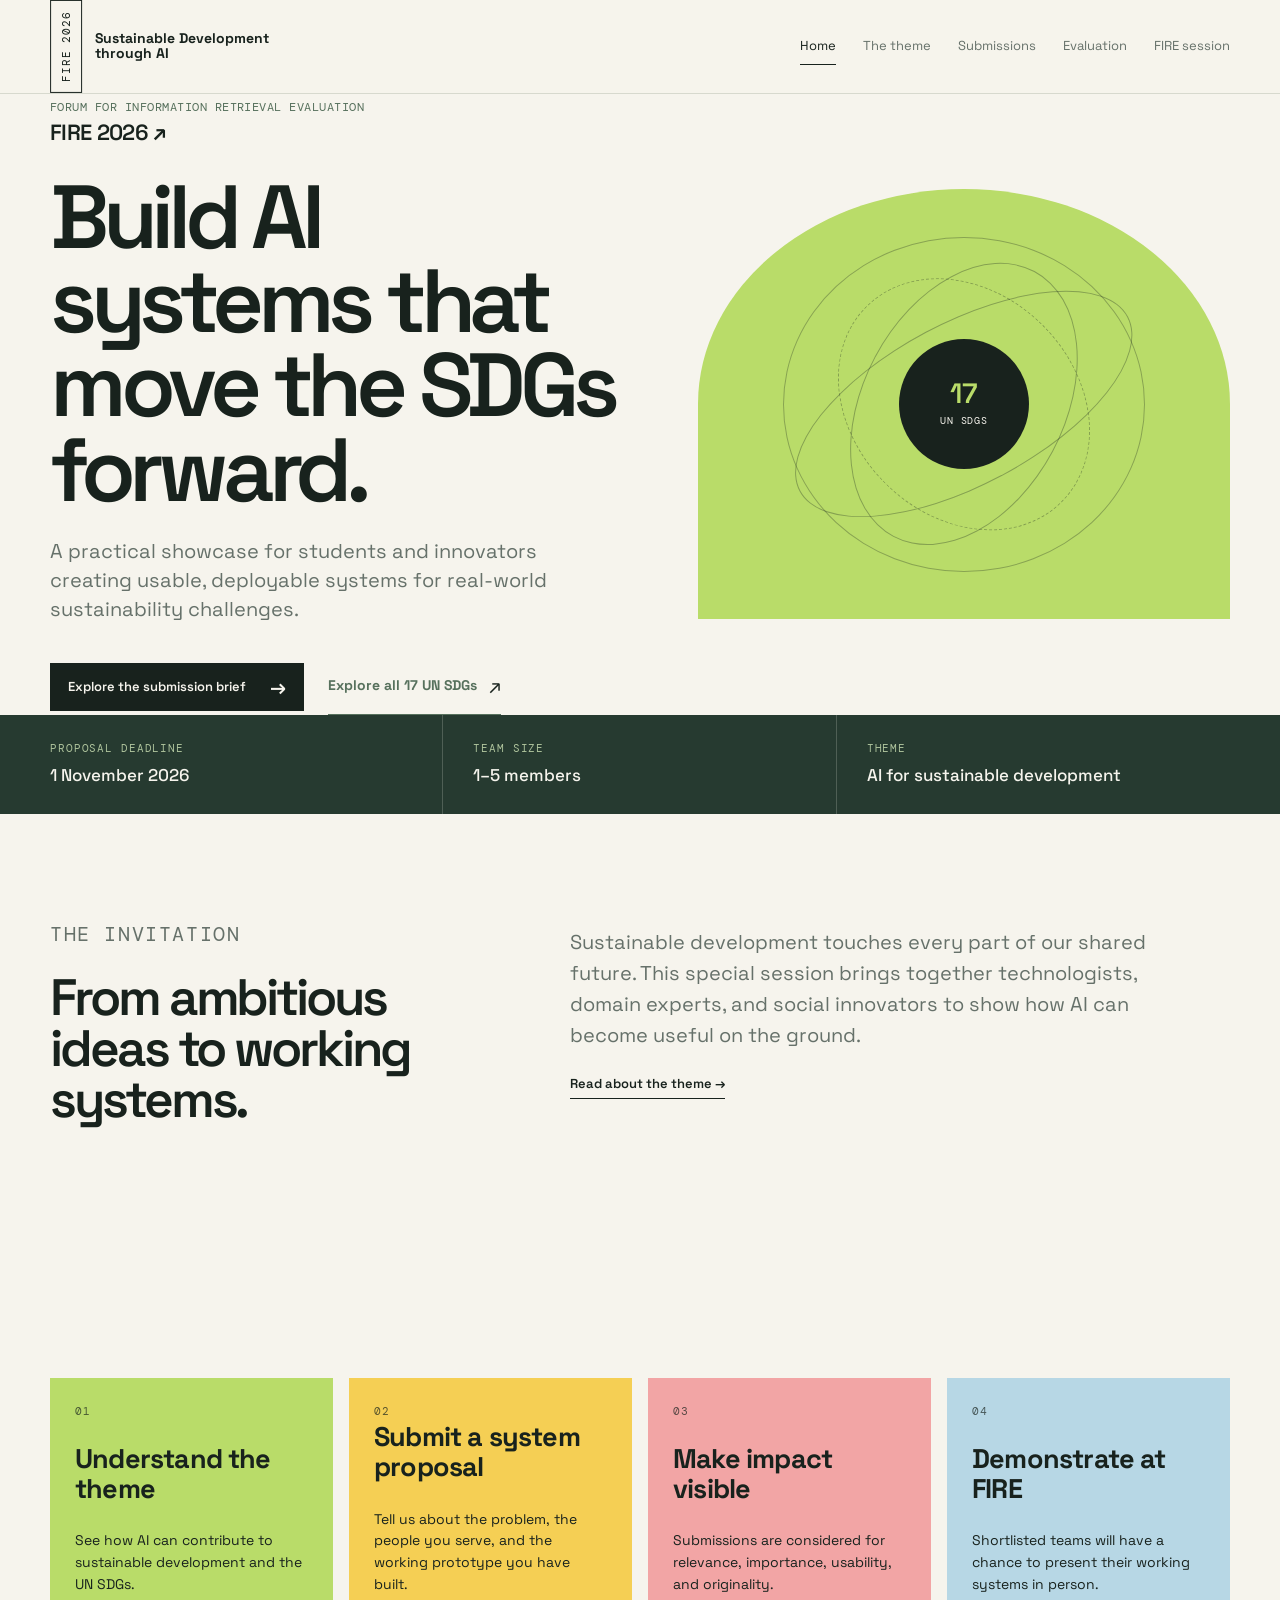
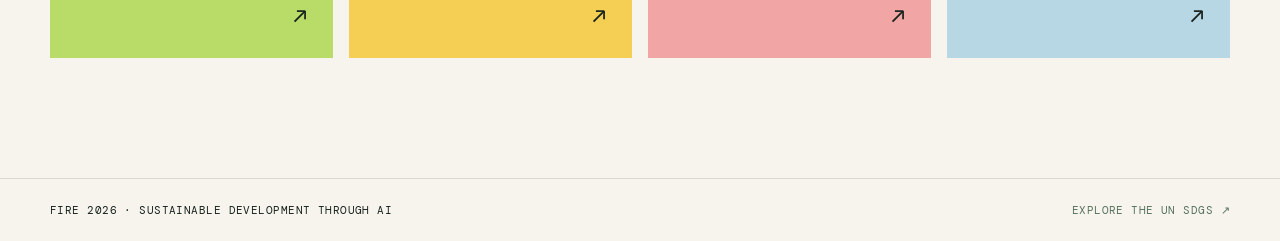
==== index.html @ ee4fc2c1 "updated styling, minor changes" ====
<!doctype html>
<html lang="en">
<head>
  <meta charset="utf-8">
  <meta name="viewport" content="width=device-width, initial-scale=1">
  <title>FIRE 2026 | Sustainable Development through AI</title>
  <meta name="description" content="A FIRE 2026 special session inviting students and innovators to demonstrate usable AI systems for sustainable development.">
  <link rel="stylesheet" href="styles.css">
</head>
<body>
  <header class="site-header">
    <div class="shell nav-wrap">
      <a class="brand" href="index.html"><span>FIRE 2026</span><strong>Sustainable Development<br>through AI</strong></a>
      <nav aria-label="Main navigation">
        <a class="active" href="index.html">Home</a>
        <a href="theme.html">The theme</a>
        <a href="submissions.html">Submissions</a>
        <a href="evaluation.html">Evaluation</a>
        <a href="session.html">FIRE session</a>
      </nav>
    </div>
  </header>

  <main>
    <section class="hero shell">
      <div class="hero-copy">
        <a class="conference-link" href="https://fire.irsi.org.in/fire/2026/home" target="_blank" rel="noopener">Forum for Information Retrieval Evaluation <strong>FIRE 2026 ↗</strong></a>
        <h1>Build AI systems that move the SDGs forward.</h1>
        <p class="lede">A practical showcase for students and innovators creating usable, deployable systems for real-world sustainability challenges.</p>
        <div class="actions"><a class="button button-dark" href="submissions.html">Explore the submission brief <span>→</span></a><a class="sdg-link" href="https://sdgs.un.org/goals" target="_blank" rel="noopener"><strong>Explore all 17 UN SDGs</strong><span>↗</span></a></div>
      </div>
      <div class="hero-art" aria-label="Abstract illustration representing the seventeen Sustainable Development Goals">
        <div class="orbit orbit-one"></div><div class="orbit orbit-two"></div><div class="orbit orbit-three"></div><div class="core">17<br><small>UN SDGs</small></div>
      </div>
    </section>

    <section class="ticker"><div class="shell ticker-grid"><div><span class="label">Proposal deadline</span><strong>1 November 2026</strong></div><div><span class="label">Team size</span><strong>1–5 members</strong></div><div><span class="label">Theme</span><strong>AI for sustainable development</strong></div></div></section>

    <section class="shell intro-grid section-space">
      <div><p class="eyebrow">The invitation</p><h2>From ambitious ideas to working systems.</h2></div>
      <div><p>Sustainable development touches every part of our shared future. This special session brings together technologists, domain experts, and social innovators to show how AI can become useful on the ground.</p><a class="text-link" href="theme.html">Read about the theme →</a></div>
    </section>

    <section class="shell feature-grid section-space">
      <a class="feature-card feature-green" href="theme.html"><span class="card-number">01</span><h3>Understand the theme</h3><p>See how AI can contribute to sustainable development and the UN SDGs.</p><span class="card-arrow">↗</span></a>
      <a class="feature-card feature-yellow" href="submissions.html"><span class="card-number">02</span><h3>Submit a system proposal</h3><p>Tell us about the problem, the people you serve, and the working prototype you have built.</p><span class="card-arrow">↗</span></a>
      <a class="feature-card feature-pink" href="evaluation.html"><span class="card-number">03</span><h3>Make impact visible</h3><p>Submissions are considered for relevance, importance, usability, and originality.</p><span class="card-arrow">↗</span></a>
      <a class="feature-card feature-blue" href="session.html"><span class="card-number">04</span><h3>Demonstrate at FIRE</h3><p>Shortlisted teams will have a chance to present their working systems in person.</p><span class="card-arrow">↗</span></a>
    </section>
  </main>

  <footer><div class="shell footer-wrap"><span>FIRE 2026 · Sustainable Development through AI</span><a href="https://sdgs.un.org/goals">Explore the UN SDGs ↗</a></div></footer>
</body>
</html>
---- styles.css ----
@import url('https://fonts.googleapis.com/css2?family=DM+Mono:wght@400;500&family=Space+Grotesk:wght@400;500;600;700&display=swap');

:root { --ink: #18221d; --muted: #66716a; --paper: #f6f4ed; --line: #d7d9ce; --green: #b9dc69; --yellow: #f5cf54; --pink: #f2a5a5; --dark: #263a30; --max: 1180px; }
* { box-sizing: border-box; }
html { scroll-behavior: smooth; }
body { margin: 0; background: var(--paper); color: var(--ink); font-family: 'Space Grotesk', sans-serif; font-size: 16px; line-height: 1.55; }
a { color: inherit; text-decoration: none; }
.shell { width: min(var(--max), calc(100% - 64px)); margin: 0 auto; }
.site-header { border-bottom: 1px solid var(--line); background: rgba(246, 244, 237, .96); }
.nav-wrap { min-height: 88px; display: flex; align-items: center; justify-content: space-between; gap: 32px; }
.brand { display: flex; align-items: center; gap: 13px; line-height: 1.1; }
.brand span, .eyebrow, .label, .card-number, .aside-label, .date, .criteria-grid article > span { font-family: 'DM Mono', monospace; text-transform: uppercase; letter-spacing: .08em; font-size: 11px; }
.brand span { padding: 10px 9px; border: 1px solid var(--ink); writing-mode: vertical-rl; transform: rotate(180deg); }
.brand strong { font-size: 14px; font-weight: 700; }
nav { display: flex; align-items: center; gap: 27px; font-size: 13px; }
nav a { color: var(--muted); padding: 8px 0; border-bottom: 1px solid transparent; }
nav a:hover, nav a.active { color: var(--ink); border-color: var(--ink); }
.hero { min-height: 590px; display: grid; grid-template-columns: 1.05fr .95fr; align-items: center; gap: 60px; }
.eyebrow { color: #57715d; margin: 0 0 22px; }
h1, h2, h3, p { margin-top: 0; }
h1 { max-width: 720px; margin-bottom: 25px; font-size: clamp(3.8rem, 7vw, 6.8rem); line-height: .94; letter-spacing: -.07em; font-weight: 600; }
h2 { font-size: clamp(2rem, 4vw, 3.6rem); line-height: 1; letter-spacing: -.06em; font-weight: 600; }
h3 { line-height: 1.1; letter-spacing: -.03em; }
em { font-style: normal; color: #658c2b; }
.lede { max-width: 535px; font-size: 20px; line-height: 1.45; color: var(--muted); }
.conference-link { display: inline-flex; flex-direction: column; gap: 3px; width: fit-content; margin-bottom: 28px; color: #57715d; font: 12px 'DM Mono', monospace; text-transform: uppercase; letter-spacing: .04em; border-bottom: 1px solid transparent; }.conference-link strong { color: var(--ink); font: 600 22px 'Space Grotesk', sans-serif; letter-spacing: -.03em; text-transform: none; }.conference-link:hover { border-color: var(--ink); }
.actions { display: flex; flex-wrap: wrap; align-items: center; gap: 24px; margin-top: 35px; }
.button { display: inline-flex; align-items: center; gap: 24px; padding: 14px 18px; font-size: 13px; font-weight: 600; }
.button-dark { background: var(--ink); color: var(--paper); }
.button-dark span { font-size: 20px; line-height: 10px; }
.text-link { display: inline-block; padding-bottom: 4px; border-bottom: 1px solid currentColor; font-size: 13px; font-weight: 600; }
.sdg-link { display: inline-flex; align-items: center; gap: 12px; padding: 12px 0; color: #57715d; border-bottom: 1px solid #57715d; font-size: 14px; }.sdg-link span { font-size: 20px; color: var(--ink); }
.hero-art { min-height: 430px; position: relative; background: var(--green); overflow: hidden; border-radius: 50% 50% 0 0; }
.hero-art:before { content: ''; position: absolute; inset: 11% 16%; border: 1px solid rgba(24,34,29,.3); border-radius: 50%; }
.orbit { position: absolute; left: 50%; top: 50%; border: 1px solid rgba(24,34,29,.32); border-radius: 50%; transform: translate(-50%, -50%) rotate(-28deg); }
.orbit-one { width: 70%; height: 38%; }.orbit-two { width: 38%; height: 70%; transform: translate(-50%, -50%) rotate(28deg); }
.orbit-three { width: 52%; height: 52%; transform: translate(-50%, -50%) rotate(45deg); border-style: dashed; }
.core { position: absolute; top: 50%; left: 50%; width: 130px; height: 130px; display: grid; place-content: center; border-radius: 50%; transform: translate(-50%, -50%); background: var(--ink); color: var(--green); text-align: center; font-size: 28px; line-height: .9; font-weight: 600; }
.core small { margin-top: 8px; color: var(--paper); font: 10px 'DM Mono', monospace; text-transform: uppercase; letter-spacing: .08em; }
.node { position: absolute; padding: 8px 10px; background: var(--paper); font: 11px 'DM Mono', monospace; text-transform: uppercase; }.node-one { left: 14%; top: 28%; }.node-two { right: 12%; top: 21%; }.node-three { right: 13%; bottom: 25%; }.node-four { left: 12%; bottom: 19%; }
.ticker { background: var(--dark); color: var(--paper); }.ticker-grid { display: grid; grid-template-columns: repeat(3, 1fr); }.ticker-grid > div { padding: 25px 30px; border-right: 1px solid rgba(246,244,237,.2); }.ticker-grid > div:first-child { padding-left: 0; }.ticker-grid > div:last-child { border: 0; }.ticker .label { display: block; color: #aec39c; margin-bottom: 5px; }.ticker strong { font-size: 17px; font-weight: 500; }
.section-space { padding-top: 105px; padding-bottom: 105px; }.intro-grid, .content-grid, .event-grid, .two-col { display: grid; grid-template-columns: .8fr 1.2fr; gap: 80px; }.intro-grid > div:last-child { max-width: 600px; padding-top: 8px; }.intro-grid p { font-size: 20px; color: var(--muted); }
.feature-grid { display: grid; grid-template-columns: repeat(4, 1fr); gap: 16px; padding-bottom: 120px; }.feature-card { min-height: 280px; padding: 25px; display: flex; flex-direction: column; transition: transform .2s ease; }.feature-card:hover { transform: translateY(-5px); }.feature-card h3 { max-width: 210px; margin-top: auto; font-size: 27px; }.feature-card p { max-width: 260px; margin-bottom: 0; font-size: 14px; }.feature-green { background: var(--green); }.feature-yellow { background: var(--yellow); }.feature-pink { background: var(--pink); }.feature-blue { background: #b7d7e5; }.card-number { opacity: .7; }.card-arrow { align-self: flex-end; font-size: 24px; }
.page-hero { padding-top: 105px; padding-bottom: 115px; border-bottom: 1px solid var(--line); }.page-hero h1 { max-width: 800px; }
.aside-label { color: #57715d; padding-top: 9px; }.prose { max-width: 720px; }.large-copy { font-size: 29px; line-height: 1.22; letter-spacing: -.03em; }.prose > p:not(.large-copy) { color: var(--muted); }.prose h2 { font-size: 30px; margin-top: 60px; }.check-list { list-style: none; margin: 25px 0 35px; padding: 0; }.check-list li { padding: 15px 0 15px 27px; border-top: 1px solid var(--line); position: relative; }.check-list li:before { content: '↗'; position: absolute; left: 0; color: #658c2b; }
.split-cards { display: grid; grid-template-columns: 1fr 1fr; gap: 16px; }.info-panel { min-height: 235px; padding: 30px; }.info-panel h2 { font-size: 37px; margin: 35px 0 12px; }.info-panel p:last-child { max-width: 440px; margin: 0; }.panel-green { background: var(--green); }.panel-dark { background: var(--dark); color: var(--paper); }.panel-dark .eyebrow { color: #b9dc69; }
.numbered-list > div:not(.notice) { display: grid; grid-template-columns: 45px 1fr; column-gap: 20px; padding: 22px 0; border-top: 1px solid var(--line); }.numbered-list > div span { font: 11px 'DM Mono', monospace; color: #658c2b; }.numbered-list h3 { margin: 0 0 8px; font-size: 20px; }.numbered-list p { grid-column: 2; margin: 0; color: var(--muted); }.notice { margin-top: 25px; padding: 22px; background: var(--yellow); font-size: 14px; }
.criteria-grid { display: grid; grid-template-columns: repeat(2, 1fr); gap: 1px; background: var(--line); border: 1px solid var(--line); }.criteria-grid article { min-height: 255px; padding: 30px; background: var(--paper); }.criteria-grid article > span { color: #658c2b; }.criteria-grid h2 { font-size: 30px; margin: 50px 0 12px; }.criteria-grid p { max-width: 390px; margin: 0; color: var(--muted); }.dark-band { padding: 100px 0; background: var(--dark); color: var(--paper); }.dark-band .eyebrow { color: var(--green); }.dark-band h2 { margin: 0; }.dark-band .two-col > div:last-child { padding-top: 9px; max-width: 500px; color: #d4dbd1; }.dark-band p { margin-bottom: 23px; }
.timeline { max-width: 900px; }.timeline-item { display: grid; grid-template-columns: 150px 1fr; gap: 45px; padding: 30px 0; border-bottom: 1px solid var(--line); }.timeline-item:first-child { border-top: 1px solid var(--line); }.date { color: #658c2b; line-height: 1.6; }.timeline-item h2 { margin: 0; font-size: 31px; }.timeline-item .eyebrow { margin-bottom: 8px; }.event-grid { border-top: 1px solid var(--line); }.event-list > div { display: grid; grid-template-columns: .7fr 1.3fr; gap: 20px; padding: 18px 0; border-bottom: 1px solid var(--line); }.event-list strong { font-size: 17px; }.event-list span { color: var(--muted); }
.confirmed-grid { display: grid; grid-template-columns: .8fr 1.2fr; gap: 80px; border-top: 1px solid var(--line); }.confirmed-list > div { display: grid; grid-template-columns: 45px 1fr; gap: 20px; padding: 24px 0; border-bottom: 1px solid var(--line); }.confirmed-list > div > span { color: #658c2b; font: 11px 'DM Mono', monospace; }.confirmed-list h3 { margin: 0 0 8px; font-size: 22px; }.confirmed-list p { margin: 0; color: var(--muted); }
footer { border-top: 1px solid var(--line); padding: 24px 0; font: 11px 'DM Mono', monospace; text-transform: uppercase; letter-spacing: .04em; }.footer-wrap { display: flex; justify-content: space-between; gap: 20px; }.footer-wrap a { color: #57715d; }
@media (max-width: 1000px) and (min-width: 801px) { .feature-grid { grid-template-columns: repeat(2, 1fr); } }
@media (max-width: 800px) { .shell { width: min(var(--max), calc(100% - 36px)); }.nav-wrap { align-items: flex-start; flex-direction: column; padding: 20px 0; gap: 18px; }.brand { align-self: flex-start; } nav { width: 100%; overflow-x: auto; gap: 20px; padding-bottom: 3px; } nav a { white-space: nowrap; }.hero { min-height: auto; grid-template-columns: 1fr; gap: 50px; padding-top: 75px; padding-bottom: 75px; } h1 { font-size: clamp(3.3rem, 15vw, 5rem); }.hero-art { min-height: 330px; }.ticker-grid { grid-template-columns: 1fr; }.ticker-grid > div, .ticker-grid > div:first-child { padding: 18px 0; border-right: 0; border-bottom: 1px solid rgba(246,244,237,.2); }.section-space { padding-top: 70px; padding-bottom: 70px; }.intro-grid, .content-grid, .event-grid, .two-col, .confirmed-grid { grid-template-columns: 1fr; gap: 30px; }.intro-grid p { font-size: 18px; }.feature-grid, .split-cards, .criteria-grid { grid-template-columns: 1fr; }.feature-card { min-height: 240px; }.page-hero { padding-top: 70px; padding-bottom: 75px; }.large-copy { font-size: 24px; }.dark-band { padding: 70px 0; }.timeline-item { grid-template-columns: 100px 1fr; gap: 20px; }.timeline-item h2 { font-size: 24px; }.event-list > div { grid-template-columns: 1fr; gap: 4px; }.footer-wrap { flex-direction: column; } }
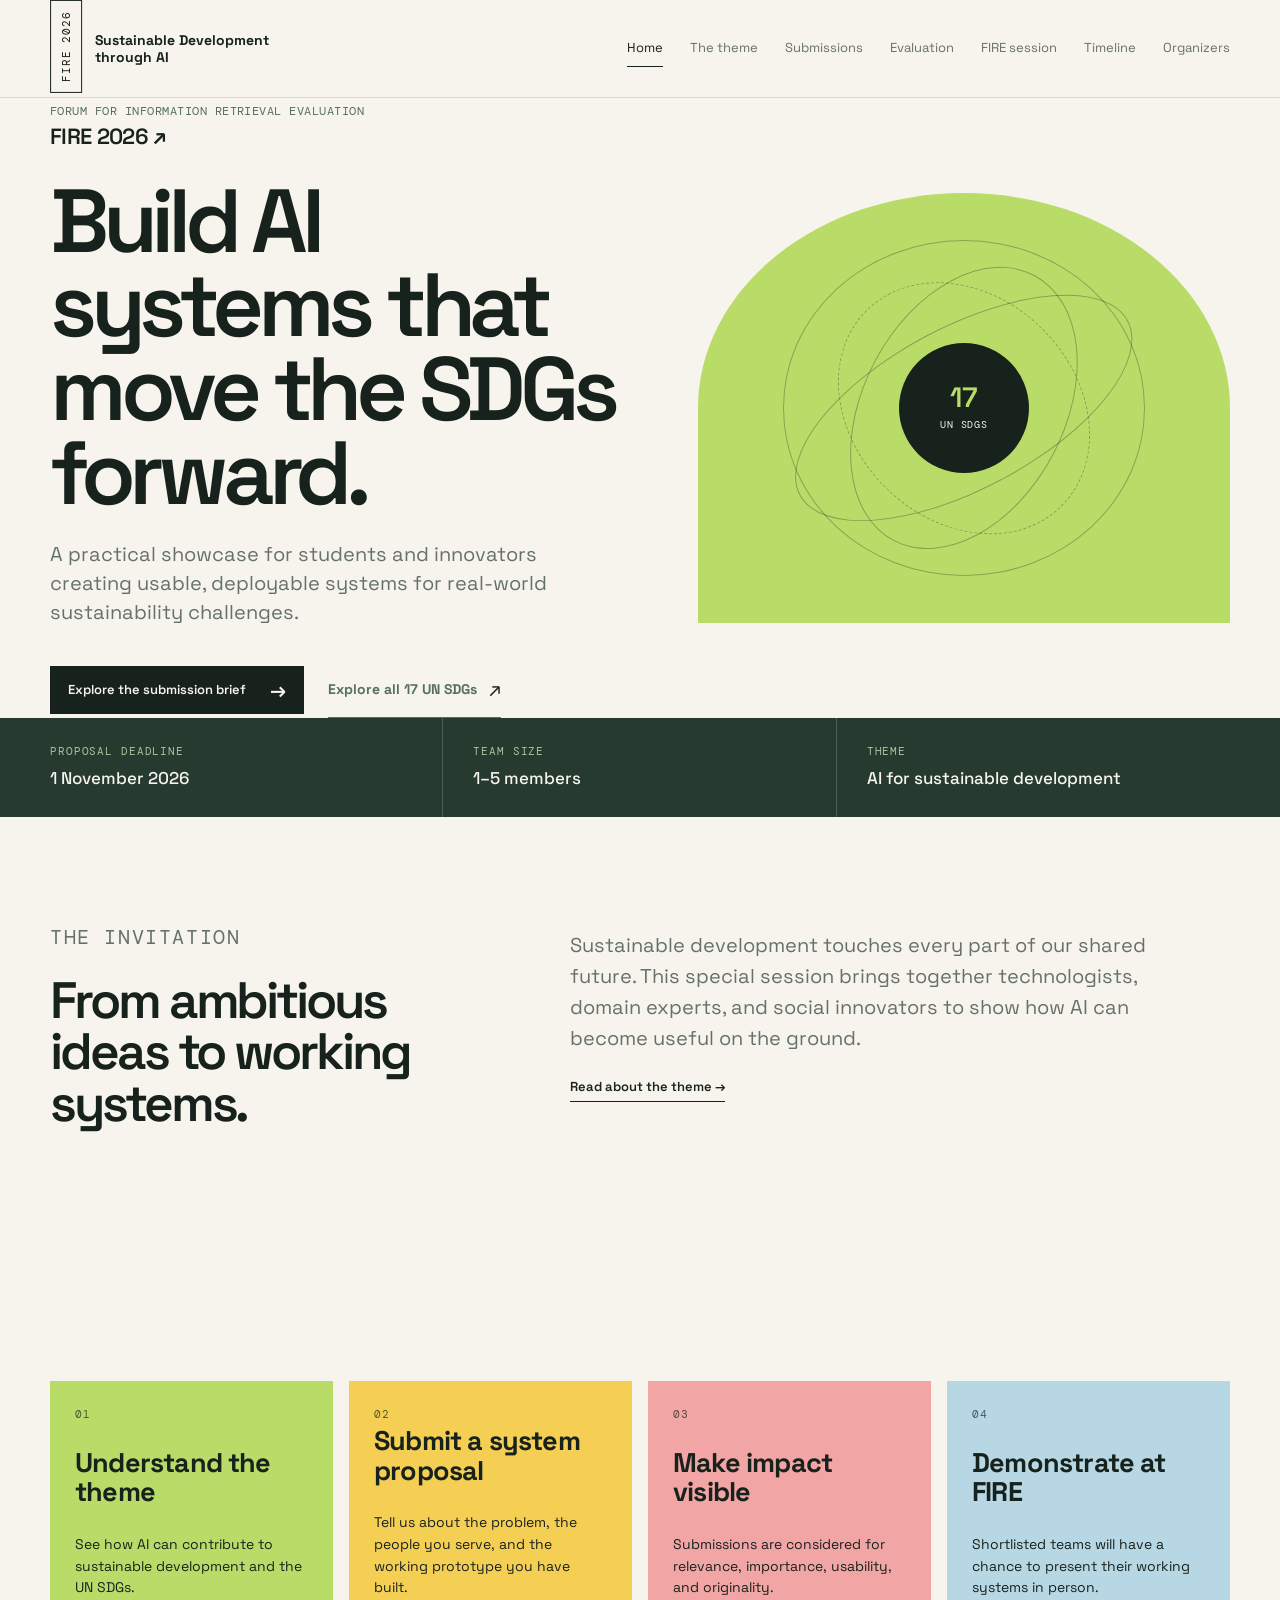
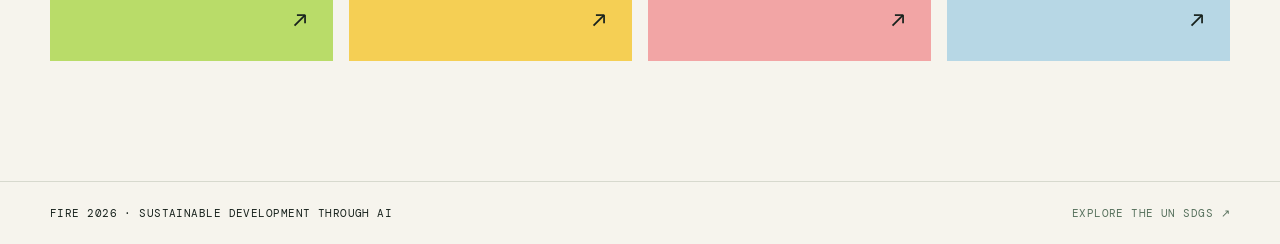
==== commit 697294d6: "added timeline, organizers, minor fixes" ====
--- a/index.html
+++ b/index.html
@@ -10,13 +10,15 @@
 <body>
   <header class="site-header">
     <div class="shell nav-wrap">
-      <a class="brand" href="index.html"><span>FIRE 2026</span><strong>Sustainable Development<br>through AI</strong></a>
+      <div class="brand"><a class="brand-fire" href="https://fire.irsi.org.in/fire/2026/home" target="_blank" rel="noopener"><span>FIRE 2026</span></a><a class="brand-title" href="index.html"><strong>Sustainable Development<br>through AI</strong></a></div>
       <nav aria-label="Main navigation">
         <a class="active" href="index.html">Home</a>
         <a href="theme.html">The theme</a>
         <a href="submissions.html">Submissions</a>
         <a href="evaluation.html">Evaluation</a>
         <a href="session.html">FIRE session</a>
+        <a href="timeline.html">Timeline</a>
+        <a href="organizers.html">Organizers</a>
       </nav>
     </div>
   </header>
--- a/styles.css
+++ b/styles.css
@@ -8,7 +8,7 @@
 .shell { width: min(var(--max), calc(100% - 64px)); margin: 0 auto; }
 .site-header { border-bottom: 1px solid var(--line); background: rgba(246, 244, 237, .96); }
 .nav-wrap { min-height: 88px; display: flex; align-items: center; justify-content: space-between; gap: 32px; }
-.brand { display: flex; align-items: center; gap: 13px; line-height: 1.1; }
+.brand { display: flex; align-items: center; gap: 13px; line-height: 1.1; }.brand-fire, .brand-title { display: block; }.brand-fire:hover span { background: var(--ink); color: var(--paper); }.brand-title:hover strong { color: #658c2b; }
 .brand span, .eyebrow, .label, .card-number, .aside-label, .date, .criteria-grid article > span { font-family: 'DM Mono', monospace; text-transform: uppercase; letter-spacing: .08em; font-size: 11px; }
 .brand span { padding: 10px 9px; border: 1px solid var(--ink); writing-mode: vertical-rl; transform: rotate(180deg); }
 .brand strong { font-size: 14px; font-weight: 700; }
@@ -45,9 +45,11 @@
 .aside-label { color: #57715d; padding-top: 9px; }.prose { max-width: 720px; }.large-copy { font-size: 29px; line-height: 1.22; letter-spacing: -.03em; }.prose > p:not(.large-copy) { color: var(--muted); }.prose h2 { font-size: 30px; margin-top: 60px; }.check-list { list-style: none; margin: 25px 0 35px; padding: 0; }.check-list li { padding: 15px 0 15px 27px; border-top: 1px solid var(--line); position: relative; }.check-list li:before { content: '↗'; position: absolute; left: 0; color: #658c2b; }
 .split-cards { display: grid; grid-template-columns: 1fr 1fr; gap: 16px; }.info-panel { min-height: 235px; padding: 30px; }.info-panel h2 { font-size: 37px; margin: 35px 0 12px; }.info-panel p:last-child { max-width: 440px; margin: 0; }.panel-green { background: var(--green); }.panel-dark { background: var(--dark); color: var(--paper); }.panel-dark .eyebrow { color: #b9dc69; }
 .numbered-list > div:not(.notice) { display: grid; grid-template-columns: 45px 1fr; column-gap: 20px; padding: 22px 0; border-top: 1px solid var(--line); }.numbered-list > div span { font: 11px 'DM Mono', monospace; color: #658c2b; }.numbered-list h3 { margin: 0 0 8px; font-size: 20px; }.numbered-list p { grid-column: 2; margin: 0; color: var(--muted); }.notice { margin-top: 25px; padding: 22px; background: var(--yellow); font-size: 14px; }
+.announcement-note { margin: 28px 0 0; padding: 18px 20px; border: 1px solid var(--line); color: var(--muted); font-size: 14px; font-style: italic; }
 .criteria-grid { display: grid; grid-template-columns: repeat(2, 1fr); gap: 1px; background: var(--line); border: 1px solid var(--line); }.criteria-grid article { min-height: 255px; padding: 30px; background: var(--paper); }.criteria-grid article > span { color: #658c2b; }.criteria-grid h2 { font-size: 30px; margin: 50px 0 12px; }.criteria-grid p { max-width: 390px; margin: 0; color: var(--muted); }.dark-band { padding: 100px 0; background: var(--dark); color: var(--paper); }.dark-band .eyebrow { color: var(--green); }.dark-band h2 { margin: 0; }.dark-band .two-col > div:last-child { padding-top: 9px; max-width: 500px; color: #d4dbd1; }.dark-band p { margin-bottom: 23px; }
 .timeline { max-width: 900px; }.timeline-item { display: grid; grid-template-columns: 150px 1fr; gap: 45px; padding: 30px 0; border-bottom: 1px solid var(--line); }.timeline-item:first-child { border-top: 1px solid var(--line); }.date { color: #658c2b; line-height: 1.6; }.timeline-item h2 { margin: 0; font-size: 31px; }.timeline-item .eyebrow { margin-bottom: 8px; }.event-grid { border-top: 1px solid var(--line); }.event-list > div { display: grid; grid-template-columns: .7fr 1.3fr; gap: 20px; padding: 18px 0; border-bottom: 1px solid var(--line); }.event-list strong { font-size: 17px; }.event-list span { color: var(--muted); }
 .confirmed-grid { display: grid; grid-template-columns: .8fr 1.2fr; gap: 80px; border-top: 1px solid var(--line); }.confirmed-list > div { display: grid; grid-template-columns: 45px 1fr; gap: 20px; padding: 24px 0; border-bottom: 1px solid var(--line); }.confirmed-list > div > span { color: #658c2b; font: 11px 'DM Mono', monospace; }.confirmed-list h3 { margin: 0 0 8px; font-size: 22px; }.confirmed-list p { margin: 0; color: var(--muted); }
+.organizer-grid { display: grid; grid-template-columns: repeat(2, 1fr); gap: 16px; }.organizer-grid article { min-height: 220px; padding: 28px; display: grid; grid-template-columns: 1fr 160px; align-items: center; gap: 32px; background: var(--green); }.organizer-grid article:nth-child(2) { background: var(--yellow); }.organizer-grid article:nth-child(3) { background: var(--pink); }.organizer-grid article:nth-child(4) { background: #b7d7e5; }.organizer-index { color: #57715d; font: 11px 'DM Mono', monospace; }.organizer-grid h2 { margin: 18px 0 8px; font-size: 29px; }.organizer-grid p { margin: 0; color: var(--muted); }.organizer-photo { width: 160px; height: 160px; justify-self: end; overflow: hidden; background: rgba(24,34,29,.12); }.organizer-photo img { display: block; width: 100%; height: 100%; object-fit: cover; }.contact-band { display: flex; align-items: center; justify-content: space-between; gap: 35px; }.contact-band h2 { margin: 0; }.button-light { background: var(--paper); color: var(--ink); }
 footer { border-top: 1px solid var(--line); padding: 24px 0; font: 11px 'DM Mono', monospace; text-transform: uppercase; letter-spacing: .04em; }.footer-wrap { display: flex; justify-content: space-between; gap: 20px; }.footer-wrap a { color: #57715d; }
 @media (max-width: 1000px) and (min-width: 801px) { .feature-grid { grid-template-columns: repeat(2, 1fr); } }
-@media (max-width: 800px) { .shell { width: min(var(--max), calc(100% - 36px)); }.nav-wrap { align-items: flex-start; flex-direction: column; padding: 20px 0; gap: 18px; }.brand { align-self: flex-start; } nav { width: 100%; overflow-x: auto; gap: 20px; padding-bottom: 3px; } nav a { white-space: nowrap; }.hero { min-height: auto; grid-template-columns: 1fr; gap: 50px; padding-top: 75px; padding-bottom: 75px; } h1 { font-size: clamp(3.3rem, 15vw, 5rem); }.hero-art { min-height: 330px; }.ticker-grid { grid-template-columns: 1fr; }.ticker-grid > div, .ticker-grid > div:first-child { padding: 18px 0; border-right: 0; border-bottom: 1px solid rgba(246,244,237,.2); }.section-space { padding-top: 70px; padding-bottom: 70px; }.intro-grid, .content-grid, .event-grid, .two-col, .confirmed-grid { grid-template-columns: 1fr; gap: 30px; }.intro-grid p { font-size: 18px; }.feature-grid, .split-cards, .criteria-grid { grid-template-columns: 1fr; }.feature-card { min-height: 240px; }.page-hero { padding-top: 70px; padding-bottom: 75px; }.large-copy { font-size: 24px; }.dark-band { padding: 70px 0; }.timeline-item { grid-template-columns: 100px 1fr; gap: 20px; }.timeline-item h2 { font-size: 24px; }.event-list > div { grid-template-columns: 1fr; gap: 4px; }.footer-wrap { flex-direction: column; } }+@media (max-width: 800px) { .shell { width: min(var(--max), calc(100% - 36px)); }.nav-wrap { align-items: flex-start; flex-direction: column; padding: 20px 0; gap: 18px; }.brand { align-self: flex-start; } nav { width: 100%; overflow-x: auto; gap: 20px; padding-bottom: 3px; } nav a { white-space: nowrap; }.hero { min-height: auto; grid-template-columns: 1fr; gap: 50px; padding-top: 75px; padding-bottom: 75px; } h1 { font-size: clamp(3.3rem, 15vw, 5rem); }.hero-art { min-height: 330px; }.ticker-grid { grid-template-columns: 1fr; }.ticker-grid > div, .ticker-grid > div:first-child { padding: 18px 0; border-right: 0; border-bottom: 1px solid rgba(246,244,237,.2); }.section-space { padding-top: 70px; padding-bottom: 70px; }.intro-grid, .content-grid, .event-grid, .two-col, .confirmed-grid { grid-template-columns: 1fr; gap: 30px; }.intro-grid p { font-size: 18px; }.feature-grid, .split-cards, .criteria-grid { grid-template-columns: 1fr; }.feature-card { min-height: 240px; }.page-hero { padding-top: 70px; padding-bottom: 75px; }.large-copy { font-size: 24px; }.dark-band { padding: 70px 0; }.timeline-item { grid-template-columns: 100px 1fr; gap: 20px; }.timeline-item h2 { font-size: 24px; }.event-list > div { grid-template-columns: 1fr; gap: 4px; }.organizer-grid article { grid-template-columns: 1fr 110px; min-height: 170px; gap: 20px; }.organizer-photo { width: 110px; height: 110px; }.organizer-grid h2 { font-size: 24px; }.contact-band { align-items: flex-start; flex-direction: column; }.footer-wrap { flex-direction: column; } }
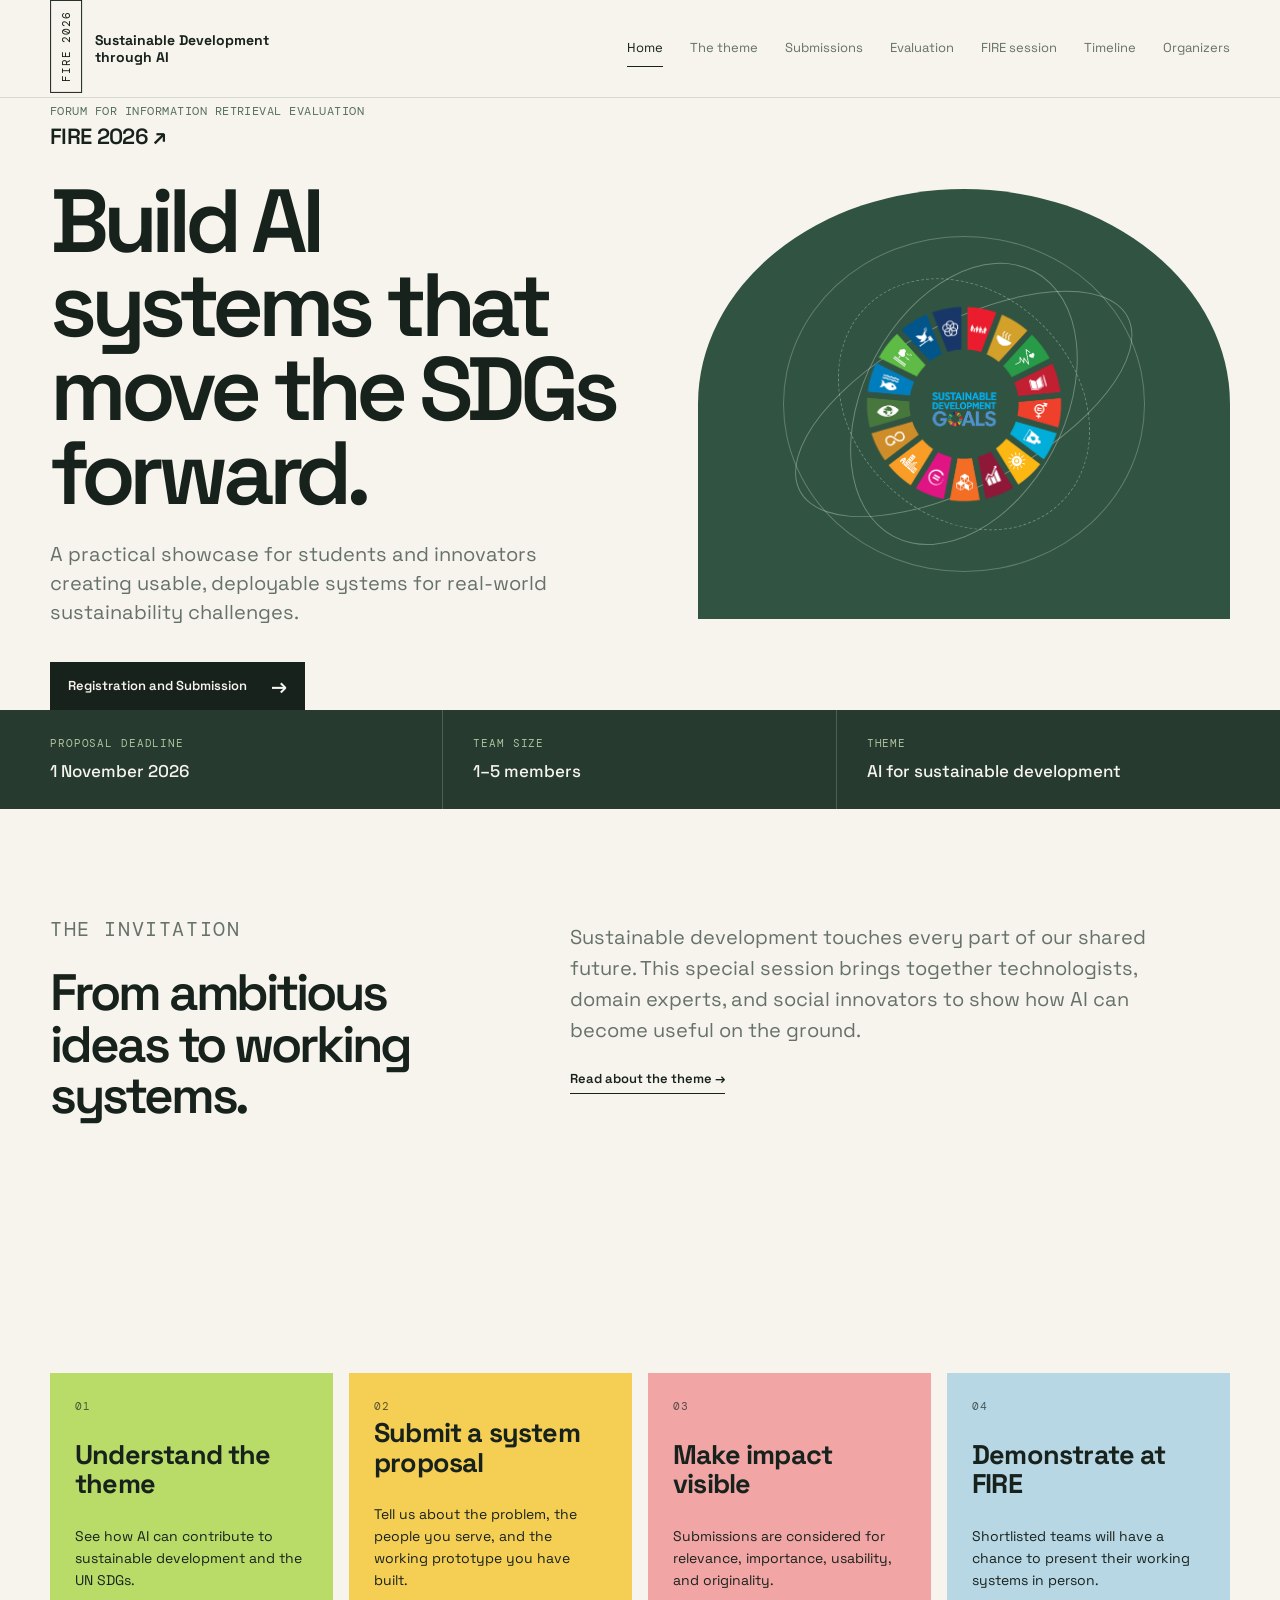
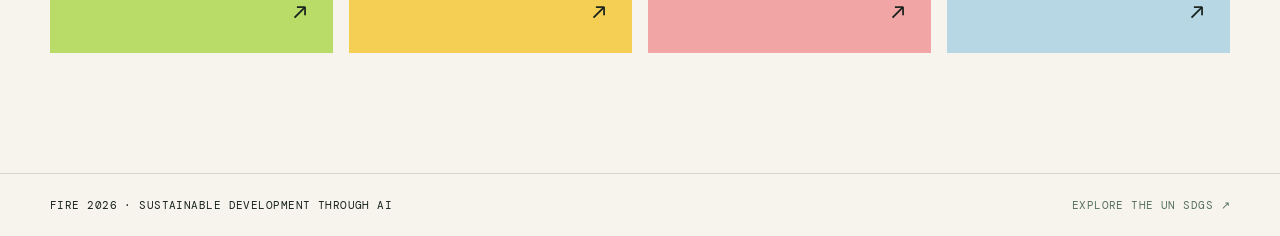
==== commit 4e061116: "Updated image logos, registration details" ====
--- a/index.html
+++ b/index.html
@@ -1,56 +1,118 @@
 <!doctype html>
 <html lang="en">
-<head>
-  <meta charset="utf-8">
-  <meta name="viewport" content="width=device-width, initial-scale=1">
-  <title>FIRE 2026 | Sustainable Development through AI</title>
-  <meta name="description" content="A FIRE 2026 special session inviting students and innovators to demonstrate usable AI systems for sustainable development.">
-  <link rel="stylesheet" href="styles.css">
-</head>
-<body>
-  <header class="site-header">
-    <div class="shell nav-wrap">
-      <div class="brand"><a class="brand-fire" href="https://fire.irsi.org.in/fire/2026/home" target="_blank" rel="noopener"><span>FIRE 2026</span></a><a class="brand-title" href="index.html"><strong>Sustainable Development<br>through AI</strong></a></div>
-      <nav aria-label="Main navigation">
-        <a class="active" href="index.html">Home</a>
-        <a href="theme.html">The theme</a>
-        <a href="submissions.html">Submissions</a>
-        <a href="evaluation.html">Evaluation</a>
-        <a href="session.html">FIRE session</a>
-        <a href="timeline.html">Timeline</a>
-        <a href="organizers.html">Organizers</a>
-      </nav>
-    </div>
-  </header>
-
-  <main>
-    <section class="hero shell">
-      <div class="hero-copy">
-        <a class="conference-link" href="https://fire.irsi.org.in/fire/2026/home" target="_blank" rel="noopener">Forum for Information Retrieval Evaluation <strong>FIRE 2026 ↗</strong></a>
+  <head>
+    <meta charset="utf-8">
+    <meta name="viewport" content="width=device-width, initial-scale=1">
+    <title>FIRE 2026 | Sustainable Development through AI</title>
+    <meta name="description" content="A FIRE 2026 special session inviting students and innovators to demonstrate usable AI systems for sustainable development.">
+    <link rel="stylesheet" href="styles.css">
+  </head>
+  <body>
+    <header class="site-header">
+      <div class="shell nav-wrap">
+        <div class="brand">
+          <a class="brand-fire" href="https://fire.irsi.org.in/fire/2026/home" target="_blank" rel="noopener">
+            <span>FIRE 2026</span>
+          </a>
+          <a class="brand-title" href="index.html">
+            <strong>Sustainable Development<br>through AI</strong>
+          </a>
+        </div>
+        <nav aria-label="Main navigation">
+          <a class="active" href="index.html">Home</a>
+          <a href="theme.html">The theme</a>
+          <a href="submissions.html">Submissions</a>
+          <a href="evaluation.html">Evaluation</a>
+          <a href="session.html">FIRE session</a>
+          <a href="timeline.html">Timeline</a>
+          <a href="organizers.html">Organizers</a>
+        </nav>
+      </div>
+    </header>
+    <main>
+      <section class="hero shell">
+        <div class="hero-copy">
+          <a class="conference-link" href="https://fire.irsi.org.in/fire/2026/home" target="_blank" rel="noopener">Forum for Information Retrieval Evaluation <strong>FIRE 2026 ↗</strong>
+        </a>
         <h1>Build AI systems that move the SDGs forward.</h1>
         <p class="lede">A practical showcase for students and innovators creating usable, deployable systems for real-world sustainability challenges.</p>
-        <div class="actions"><a class="button button-dark" href="submissions.html">Explore the submission brief <span>→</span></a><a class="sdg-link" href="https://sdgs.un.org/goals" target="_blank" rel="noopener"><strong>Explore all 17 UN SDGs</strong><span>↗</span></a></div>
+        <div class="actions">
+          <a class="button button-dark" href="submissions.html">Registration and Submission<span>→</span>
+        </a>
+        <!-- <a class="sdg-link" href="https://sdgs.un.org/goals" target="_blank" rel="noopener">
+          <strong>Explore all 17 UN SDGs</strong>
+          <span>↗</span>
+        </a> -->
       </div>
-      <div class="hero-art" aria-label="Abstract illustration representing the seventeen Sustainable Development Goals">
-        <div class="orbit orbit-one"></div><div class="orbit orbit-two"></div><div class="orbit orbit-three"></div><div class="core">17<br><small>UN SDGs</small></div>
+    </div>
+    <div class="hero-art" aria-label="Abstract illustration representing the seventeen Sustainable Development Goals">
+      <div class="orbit orbit-one">
       </div>
-    </section>
-
-    <section class="ticker"><div class="shell ticker-grid"><div><span class="label">Proposal deadline</span><strong>1 November 2026</strong></div><div><span class="label">Team size</span><strong>1–5 members</strong></div><div><span class="label">Theme</span><strong>AI for sustainable development</strong></div></div></section>
-
-    <section class="shell intro-grid section-space">
-      <div><p class="eyebrow">The invitation</p><h2>From ambitious ideas to working systems.</h2></div>
-      <div><p>Sustainable development touches every part of our shared future. This special session brings together technologists, domain experts, and social innovators to show how AI can become useful on the ground.</p><a class="text-link" href="theme.html">Read about the theme →</a></div>
-    </section>
-
-    <section class="shell feature-grid section-space">
-      <a class="feature-card feature-green" href="theme.html"><span class="card-number">01</span><h3>Understand the theme</h3><p>See how AI can contribute to sustainable development and the UN SDGs.</p><span class="card-arrow">↗</span></a>
-      <a class="feature-card feature-yellow" href="submissions.html"><span class="card-number">02</span><h3>Submit a system proposal</h3><p>Tell us about the problem, the people you serve, and the working prototype you have built.</p><span class="card-arrow">↗</span></a>
-      <a class="feature-card feature-pink" href="evaluation.html"><span class="card-number">03</span><h3>Make impact visible</h3><p>Submissions are considered for relevance, importance, usability, and originality.</p><span class="card-arrow">↗</span></a>
-      <a class="feature-card feature-blue" href="session.html"><span class="card-number">04</span><h3>Demonstrate at FIRE</h3><p>Shortlisted teams will have a chance to present their working systems in person.</p><span class="card-arrow">↗</span></a>
-    </section>
-  </main>
-
-  <footer><div class="shell footer-wrap"><span>FIRE 2026 · Sustainable Development through AI</span><a href="https://sdgs.un.org/goals">Explore the UN SDGs ↗</a></div></footer>
+      <div class="orbit orbit-two">
+      </div>
+      <div class="orbit orbit-three">
+      </div>
+      <img class="hero-art-logo" src="assets/sdg-compact.png" alt="United Nations Sustainable Development Goals">
+  </div>
+</section>
+<section class="ticker">
+  <div class="shell ticker-grid">
+    <div>
+      <span class="label">Proposal deadline</span>
+      <strong>1 November 2026</strong>
+    </div>
+    <div>
+      <span class="label">Team size</span>
+      <strong>1–5 members</strong>
+    </div>
+    <div>
+      <span class="label">Theme</span>
+      <strong>AI for sustainable development</strong>
+    </div>
+  </div>
+</section>
+<section class="shell intro-grid section-space">
+  <div>
+    <p class="eyebrow">The invitation</p>
+    <h2>From ambitious ideas to working systems.</h2>
+  </div>
+  <div>
+    <p>Sustainable development touches every part of our shared future. This special session brings together technologists, domain experts, and social innovators to show how AI can become useful on the ground.</p>
+    <a class="text-link" href="theme.html">Read about the theme →</a>
+  </div>
+</section>
+<section class="shell feature-grid section-space">
+  <a class="feature-card feature-green" href="theme.html">
+    <span class="card-number">01</span>
+    <h3>Understand the theme</h3>
+    <p>See how AI can contribute to sustainable development and the UN SDGs.</p>
+    <span class="card-arrow">↗</span>
+  </a>
+  <a class="feature-card feature-yellow" href="submissions.html">
+    <span class="card-number">02</span>
+    <h3>Submit a system proposal</h3>
+    <p>Tell us about the problem, the people you serve, and the working prototype you have built.</p>
+    <span class="card-arrow">↗</span>
+  </a>
+  <a class="feature-card feature-pink" href="evaluation.html">
+    <span class="card-number">03</span>
+    <h3>Make impact visible</h3>
+    <p>Submissions are considered for relevance, importance, usability, and originality.</p>
+    <span class="card-arrow">↗</span>
+  </a>
+  <a class="feature-card feature-blue" href="session.html">
+    <span class="card-number">04</span>
+    <h3>Demonstrate at FIRE</h3>
+    <p>Shortlisted teams will have a chance to present their working systems in person.</p>
+    <span class="card-arrow">↗</span>
+  </a>
+</section>
+</main>
+<footer>
+  <div class="shell footer-wrap">
+    <span>FIRE 2026 · Sustainable Development through AI</span>
+    <a href="https://sdgs.un.org/goals">Explore the UN SDGs ↗</a>
+  </div>
+</footer>
 </body>
-</html>+</html>
--- a/styles.css
+++ b/styles.css
@@ -1,6 +1,6 @@
 @import url('https://fonts.googleapis.com/css2?family=DM+Mono:wght@400;500&family=Space+Grotesk:wght@400;500;600;700&display=swap');
 
-:root { --ink: #18221d; --muted: #66716a; --paper: #f6f4ed; --line: #d7d9ce; --green: #b9dc69; --yellow: #f5cf54; --pink: #f2a5a5; --dark: #263a30; --max: 1180px; }
+:root { --ink: #18221d; --muted: #66716a; --paper: #f6f4ed; --line: #d7d9ce; --green: #b9dc69; --yellow: #f5cf54; --pink: #f2a5a5; --dark: #263a30; --hero-green: #315442; --max: 1180px; }
 * { box-sizing: border-box; }
 html { scroll-behavior: smooth; }
 body { margin: 0; background: var(--paper); color: var(--ink); font-family: 'Space Grotesk', sans-serif; font-size: 16px; line-height: 1.55; }
@@ -30,26 +30,26 @@
 .button-dark span { font-size: 20px; line-height: 10px; }
 .text-link { display: inline-block; padding-bottom: 4px; border-bottom: 1px solid currentColor; font-size: 13px; font-weight: 600; }
 .sdg-link { display: inline-flex; align-items: center; gap: 12px; padding: 12px 0; color: #57715d; border-bottom: 1px solid #57715d; font-size: 14px; }.sdg-link span { font-size: 20px; color: var(--ink); }
-.hero-art { min-height: 430px; position: relative; background: var(--green); overflow: hidden; border-radius: 50% 50% 0 0; }
-.hero-art:before { content: ''; position: absolute; inset: 11% 16%; border: 1px solid rgba(24,34,29,.3); border-radius: 50%; }
-.orbit { position: absolute; left: 50%; top: 50%; border: 1px solid rgba(24,34,29,.32); border-radius: 50%; transform: translate(-50%, -50%) rotate(-28deg); }
+.hero-art { min-height: 430px; position: relative; background: var(--hero-green); overflow: hidden; border-radius: 50% 50% 0 0; }
+.hero-art:before { content: ''; position: absolute; inset: 11% 16%; border: 1px solid rgba(246,244,237,.25); border-radius: 50%; }
+.orbit { position: absolute; left: 50%; top: 50%; border: 1px solid rgba(246,244,237,.32); border-radius: 50%; transform: translate(-50%, -50%) rotate(-28deg); }
 .orbit-one { width: 70%; height: 38%; }.orbit-two { width: 38%; height: 70%; transform: translate(-50%, -50%) rotate(28deg); }
 .orbit-three { width: 52%; height: 52%; transform: translate(-50%, -50%) rotate(45deg); border-style: dashed; }
-.core { position: absolute; top: 50%; left: 50%; width: 130px; height: 130px; display: grid; place-content: center; border-radius: 50%; transform: translate(-50%, -50%); background: var(--ink); color: var(--green); text-align: center; font-size: 28px; line-height: .9; font-weight: 600; }
-.core small { margin-top: 8px; color: var(--paper); font: 10px 'DM Mono', monospace; text-transform: uppercase; letter-spacing: .08em; }
+.hero-art-logo { position: absolute; top: 50%; left: 50%; width: 230px; height: 230px; object-fit: contain; transform: translate(-50%, -50%); }
 .node { position: absolute; padding: 8px 10px; background: var(--paper); font: 11px 'DM Mono', monospace; text-transform: uppercase; }.node-one { left: 14%; top: 28%; }.node-two { right: 12%; top: 21%; }.node-three { right: 13%; bottom: 25%; }.node-four { left: 12%; bottom: 19%; }
 .ticker { background: var(--dark); color: var(--paper); }.ticker-grid { display: grid; grid-template-columns: repeat(3, 1fr); }.ticker-grid > div { padding: 25px 30px; border-right: 1px solid rgba(246,244,237,.2); }.ticker-grid > div:first-child { padding-left: 0; }.ticker-grid > div:last-child { border: 0; }.ticker .label { display: block; color: #aec39c; margin-bottom: 5px; }.ticker strong { font-size: 17px; font-weight: 500; }
 .section-space { padding-top: 105px; padding-bottom: 105px; }.intro-grid, .content-grid, .event-grid, .two-col { display: grid; grid-template-columns: .8fr 1.2fr; gap: 80px; }.intro-grid > div:last-child { max-width: 600px; padding-top: 8px; }.intro-grid p { font-size: 20px; color: var(--muted); }
 .feature-grid { display: grid; grid-template-columns: repeat(4, 1fr); gap: 16px; padding-bottom: 120px; }.feature-card { min-height: 280px; padding: 25px; display: flex; flex-direction: column; transition: transform .2s ease; }.feature-card:hover { transform: translateY(-5px); }.feature-card h3 { max-width: 210px; margin-top: auto; font-size: 27px; }.feature-card p { max-width: 260px; margin-bottom: 0; font-size: 14px; }.feature-green { background: var(--green); }.feature-yellow { background: var(--yellow); }.feature-pink { background: var(--pink); }.feature-blue { background: #b7d7e5; }.card-number { opacity: .7; }.card-arrow { align-self: flex-end; font-size: 24px; }
-.page-hero { padding-top: 105px; padding-bottom: 115px; border-bottom: 1px solid var(--line); }.page-hero h1 { max-width: 800px; }
+.page-hero { padding-top: 105px; padding-bottom: 115px; border-bottom: 1px solid var(--line); }.page-hero h1 { max-width: 800px; }.theme-logo { display: block; width: min(100%, 760px); height: auto; margin-bottom: 55px; object-fit: contain; }
+.registration-deadline { display: flex; flex-wrap: wrap; align-items: baseline; gap: 12px 18px; margin: 30px 0 0; color: #57715d; font: 11px 'DM Mono', monospace; text-transform: uppercase; letter-spacing: .04em; }.registration-deadline strong { color: var(--ink); font: 600 18px 'Space Grotesk', sans-serif; text-transform: none; letter-spacing: 0; }
 .aside-label { color: #57715d; padding-top: 9px; }.prose { max-width: 720px; }.large-copy { font-size: 29px; line-height: 1.22; letter-spacing: -.03em; }.prose > p:not(.large-copy) { color: var(--muted); }.prose h2 { font-size: 30px; margin-top: 60px; }.check-list { list-style: none; margin: 25px 0 35px; padding: 0; }.check-list li { padding: 15px 0 15px 27px; border-top: 1px solid var(--line); position: relative; }.check-list li:before { content: '↗'; position: absolute; left: 0; color: #658c2b; }
 .split-cards { display: grid; grid-template-columns: 1fr 1fr; gap: 16px; }.info-panel { min-height: 235px; padding: 30px; }.info-panel h2 { font-size: 37px; margin: 35px 0 12px; }.info-panel p:last-child { max-width: 440px; margin: 0; }.panel-green { background: var(--green); }.panel-dark { background: var(--dark); color: var(--paper); }.panel-dark .eyebrow { color: #b9dc69; }
-.numbered-list > div:not(.notice) { display: grid; grid-template-columns: 45px 1fr; column-gap: 20px; padding: 22px 0; border-top: 1px solid var(--line); }.numbered-list > div span { font: 11px 'DM Mono', monospace; color: #658c2b; }.numbered-list h3 { margin: 0 0 8px; font-size: 20px; }.numbered-list p { grid-column: 2; margin: 0; color: var(--muted); }.notice { margin-top: 25px; padding: 22px; background: var(--yellow); font-size: 14px; }
+.numbered-list { grid-column: 1 / -1; max-width: none; display: grid; grid-template-columns: repeat(2, minmax(0, 1fr)); column-gap: 30px; }.numbered-list > div:not(.notice) { min-width: 0; display: grid; grid-template-columns: 45px minmax(0, 1fr); column-gap: 20px; padding: 22px 0; border-top: 1px solid var(--line); }.numbered-list > div span { font: 11px 'DM Mono', monospace; color: #658c2b; }.numbered-list h3 { min-width: 0; margin: 0 0 8px; font-size: 20px; }.numbered-list p { min-width: 0; grid-column: 2; margin: 0; color: var(--muted); }.notice { grid-column: 1 / -1; margin-top: 25px; padding: 22px; background: var(--yellow); font-size: 14px; }.numbered-list > .announcement-note { grid-column: 1 / -1; }
 .announcement-note { margin: 28px 0 0; padding: 18px 20px; border: 1px solid var(--line); color: var(--muted); font-size: 14px; font-style: italic; }
 .criteria-grid { display: grid; grid-template-columns: repeat(2, 1fr); gap: 1px; background: var(--line); border: 1px solid var(--line); }.criteria-grid article { min-height: 255px; padding: 30px; background: var(--paper); }.criteria-grid article > span { color: #658c2b; }.criteria-grid h2 { font-size: 30px; margin: 50px 0 12px; }.criteria-grid p { max-width: 390px; margin: 0; color: var(--muted); }.dark-band { padding: 100px 0; background: var(--dark); color: var(--paper); }.dark-band .eyebrow { color: var(--green); }.dark-band h2 { margin: 0; }.dark-band .two-col > div:last-child { padding-top: 9px; max-width: 500px; color: #d4dbd1; }.dark-band p { margin-bottom: 23px; }
 .timeline { max-width: 900px; }.timeline-item { display: grid; grid-template-columns: 150px 1fr; gap: 45px; padding: 30px 0; border-bottom: 1px solid var(--line); }.timeline-item:first-child { border-top: 1px solid var(--line); }.date { color: #658c2b; line-height: 1.6; }.timeline-item h2 { margin: 0; font-size: 31px; }.timeline-item .eyebrow { margin-bottom: 8px; }.event-grid { border-top: 1px solid var(--line); }.event-list > div { display: grid; grid-template-columns: .7fr 1.3fr; gap: 20px; padding: 18px 0; border-bottom: 1px solid var(--line); }.event-list strong { font-size: 17px; }.event-list span { color: var(--muted); }
 .confirmed-grid { display: grid; grid-template-columns: .8fr 1.2fr; gap: 80px; border-top: 1px solid var(--line); }.confirmed-list > div { display: grid; grid-template-columns: 45px 1fr; gap: 20px; padding: 24px 0; border-bottom: 1px solid var(--line); }.confirmed-list > div > span { color: #658c2b; font: 11px 'DM Mono', monospace; }.confirmed-list h3 { margin: 0 0 8px; font-size: 22px; }.confirmed-list p { margin: 0; color: var(--muted); }
-.organizer-grid { display: grid; grid-template-columns: repeat(2, 1fr); gap: 16px; }.organizer-grid article { min-height: 220px; padding: 28px; display: grid; grid-template-columns: 1fr 160px; align-items: center; gap: 32px; background: var(--green); }.organizer-grid article:nth-child(2) { background: var(--yellow); }.organizer-grid article:nth-child(3) { background: var(--pink); }.organizer-grid article:nth-child(4) { background: #b7d7e5; }.organizer-index { color: #57715d; font: 11px 'DM Mono', monospace; }.organizer-grid h2 { margin: 18px 0 8px; font-size: 29px; }.organizer-grid p { margin: 0; color: var(--muted); }.organizer-photo { width: 160px; height: 160px; justify-self: end; overflow: hidden; background: rgba(24,34,29,.12); }.organizer-photo img { display: block; width: 100%; height: 100%; object-fit: cover; }.contact-band { display: flex; align-items: center; justify-content: space-between; gap: 35px; }.contact-band h2 { margin: 0; }.button-light { background: var(--paper); color: var(--ink); }
+.organizer-grid { display: grid; grid-template-columns: repeat(2, 1fr); gap: 16px; }.organizer-grid article { min-height: 220px; padding: 28px; display: grid; grid-template-columns: 1fr 160px; align-items: center; gap: 32px; background: var(--green); }.organizer-grid article:nth-child(2) { background: var(--yellow); }.organizer-grid article:nth-child(3) { background: var(--pink); }.organizer-grid article:nth-child(4) { background: #b7d7e5; }.organizer-index { color: #57715d; font: 11px 'DM Mono', monospace; }.organizer-grid h2 { margin: 18px 0 8px; font-size: 29px; }.organizer-grid p { margin: 0; color: var(--muted); }.organizer-links { display: flex; flex-wrap: wrap; gap: 10px 16px; margin-top: 16px; font: 11px 'DM Mono', monospace; text-transform: uppercase; letter-spacing: .04em; }.organizer-links a { border-bottom: 1px solid currentColor; }.organizer-links a:hover { color: #658c2b; }.organizer-photo { width: 160px; height: 160px; justify-self: end; overflow: hidden; background: rgba(24,34,29,.12); }.organizer-photo img { display: block; width: 100%; height: 100%; object-fit: cover; }.contact-band { display: flex; align-items: center; justify-content: space-between; gap: 35px; }.contact-band h2 { margin: 0; }.button-light { background: var(--paper); color: var(--ink); }
 footer { border-top: 1px solid var(--line); padding: 24px 0; font: 11px 'DM Mono', monospace; text-transform: uppercase; letter-spacing: .04em; }.footer-wrap { display: flex; justify-content: space-between; gap: 20px; }.footer-wrap a { color: #57715d; }
 @media (max-width: 1000px) and (min-width: 801px) { .feature-grid { grid-template-columns: repeat(2, 1fr); } }
-@media (max-width: 800px) { .shell { width: min(var(--max), calc(100% - 36px)); }.nav-wrap { align-items: flex-start; flex-direction: column; padding: 20px 0; gap: 18px; }.brand { align-self: flex-start; } nav { width: 100%; overflow-x: auto; gap: 20px; padding-bottom: 3px; } nav a { white-space: nowrap; }.hero { min-height: auto; grid-template-columns: 1fr; gap: 50px; padding-top: 75px; padding-bottom: 75px; } h1 { font-size: clamp(3.3rem, 15vw, 5rem); }.hero-art { min-height: 330px; }.ticker-grid { grid-template-columns: 1fr; }.ticker-grid > div, .ticker-grid > div:first-child { padding: 18px 0; border-right: 0; border-bottom: 1px solid rgba(246,244,237,.2); }.section-space { padding-top: 70px; padding-bottom: 70px; }.intro-grid, .content-grid, .event-grid, .two-col, .confirmed-grid { grid-template-columns: 1fr; gap: 30px; }.intro-grid p { font-size: 18px; }.feature-grid, .split-cards, .criteria-grid { grid-template-columns: 1fr; }.feature-card { min-height: 240px; }.page-hero { padding-top: 70px; padding-bottom: 75px; }.large-copy { font-size: 24px; }.dark-band { padding: 70px 0; }.timeline-item { grid-template-columns: 100px 1fr; gap: 20px; }.timeline-item h2 { font-size: 24px; }.event-list > div { grid-template-columns: 1fr; gap: 4px; }.organizer-grid article { grid-template-columns: 1fr 110px; min-height: 170px; gap: 20px; }.organizer-photo { width: 110px; height: 110px; }.organizer-grid h2 { font-size: 24px; }.contact-band { align-items: flex-start; flex-direction: column; }.footer-wrap { flex-direction: column; } }+@media (max-width: 800px) { .shell { width: min(var(--max), calc(100% - 36px)); }.nav-wrap { align-items: flex-start; flex-direction: column; padding: 20px 0; gap: 18px; }.brand { align-self: flex-start; } nav { width: 100%; overflow-x: auto; gap: 20px; padding-bottom: 3px; } nav a { white-space: nowrap; }.hero { min-height: auto; grid-template-columns: 1fr; gap: 50px; padding-top: 75px; padding-bottom: 75px; } h1 { font-size: clamp(3.3rem, 15vw, 5rem); }.hero-art { min-height: 330px; }.hero-art-logo { width: 180px; height: 180px; }.ticker-grid { grid-template-columns: 1fr; }.ticker-grid > div, .ticker-grid > div:first-child { padding: 18px 0; border-right: 0; border-bottom: 1px solid rgba(246,244,237,.2); }.section-space { padding-top: 70px; padding-bottom: 70px; }.intro-grid, .content-grid, .event-grid, .two-col, .confirmed-grid { grid-template-columns: 1fr; gap: 30px; }.intro-grid p { font-size: 18px; }.feature-grid, .split-cards, .criteria-grid { grid-template-columns: 1fr; }.feature-card { min-height: 240px; }.page-hero { padding-top: 70px; padding-bottom: 75px; }.theme-logo { width: 100%; margin-bottom: 40px; }.large-copy { font-size: 24px; }.dark-band { padding: 70px 0; }.timeline-item { grid-template-columns: 100px 1fr; gap: 20px; }.timeline-item h2 { font-size: 24px; }.event-list > div { grid-template-columns: 1fr; gap: 4px; }.numbered-list { grid-template-columns: 1fr; }.organizer-grid article { grid-template-columns: 1fr 110px; min-height: 170px; gap: 20px; }.organizer-photo { width: 110px; height: 110px; }.organizer-grid h2 { font-size: 24px; }.contact-band { align-items: flex-start; flex-direction: column; }.footer-wrap { flex-direction: column; } }
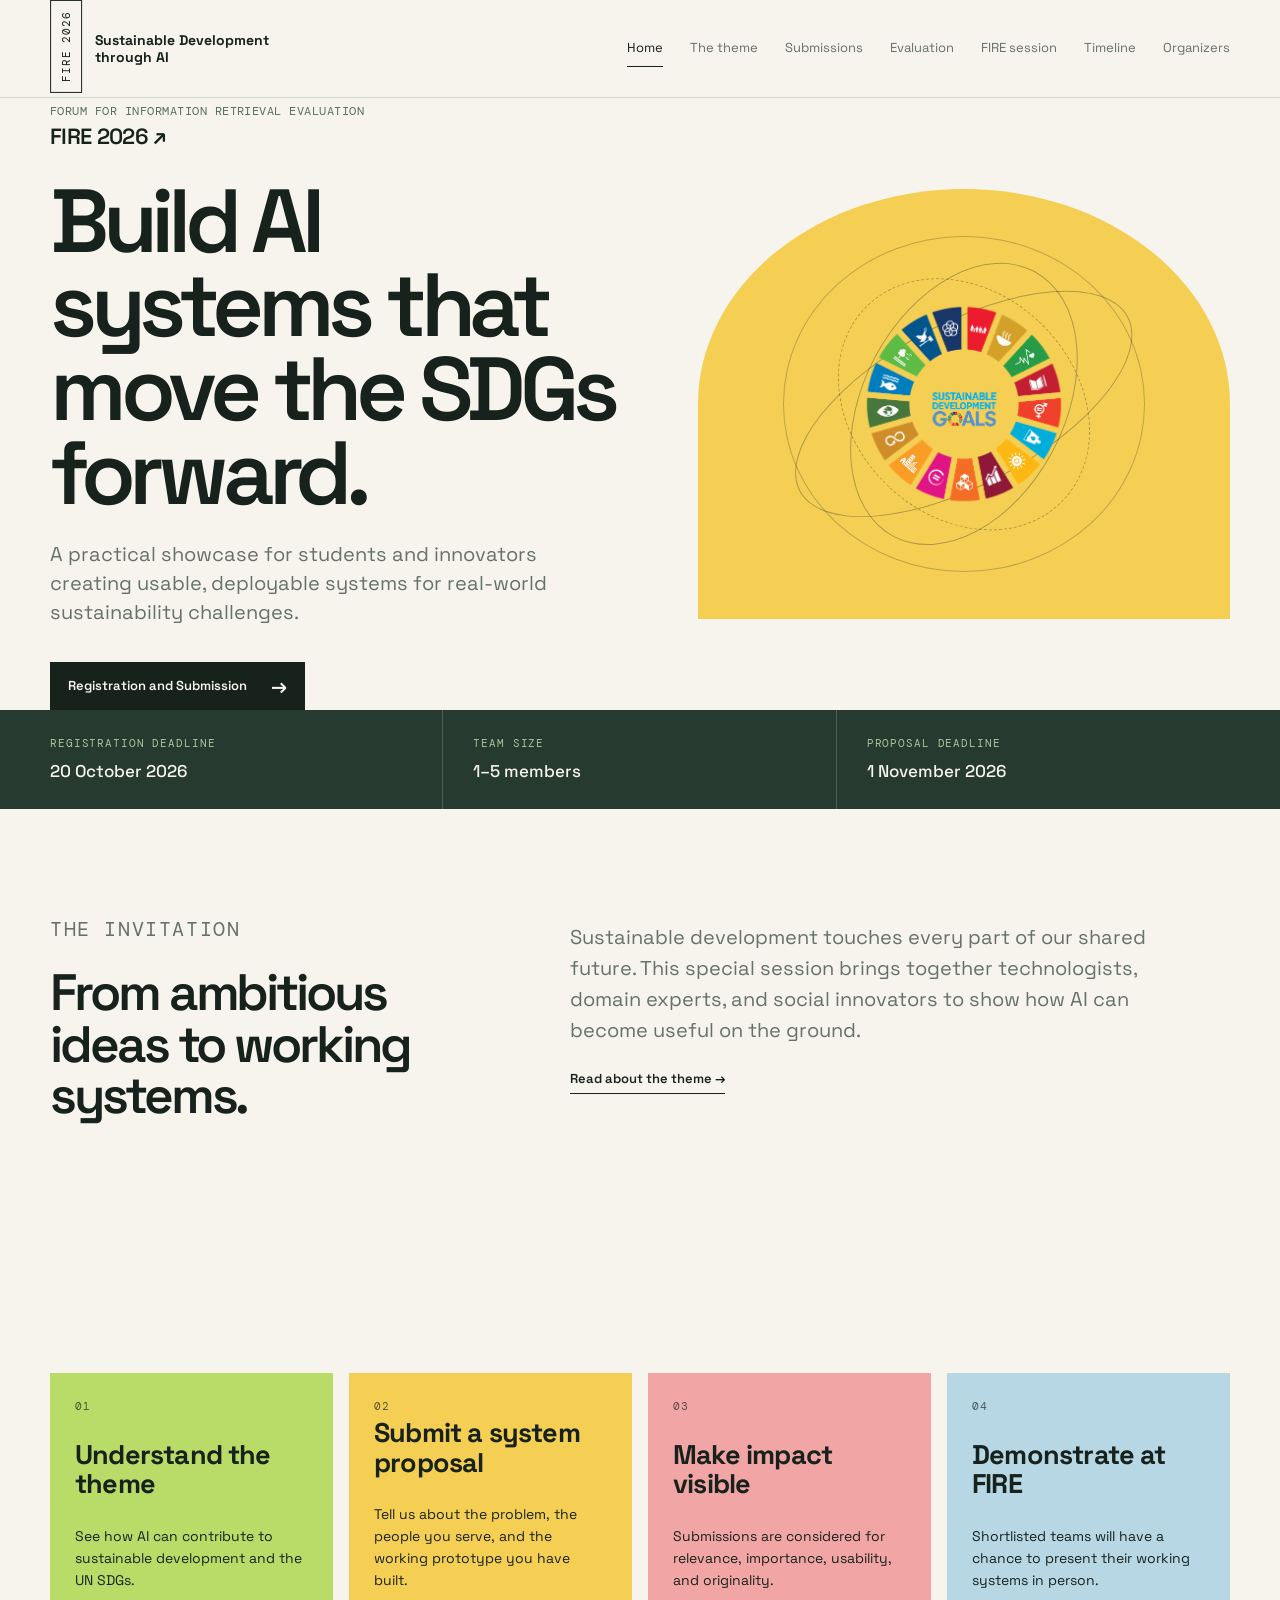
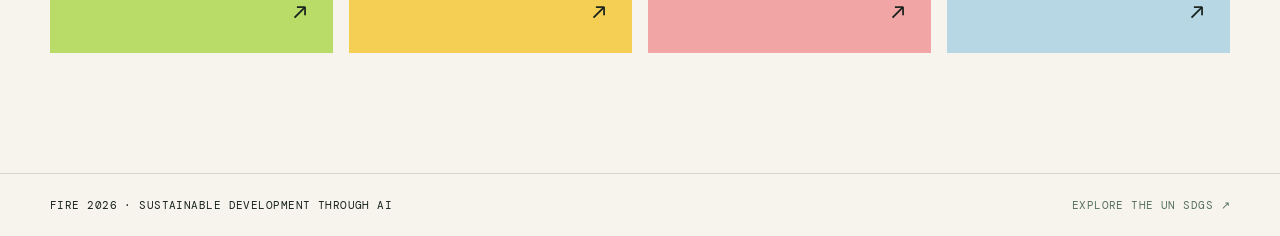
==== commit 4bed0c01: "Updated deadline on homepage" ====
--- a/index.html
+++ b/index.html
@@ -58,17 +58,21 @@
 <section class="ticker">
   <div class="shell ticker-grid">
     <div>
-      <span class="label">Proposal deadline</span>
-      <strong>1 November 2026</strong>
+      <span class="label">Registration deadline</span>
+      <strong>20 October 2026</strong>
     </div>
     <div>
       <span class="label">Team size</span>
       <strong>1–5 members</strong>
     </div>
     <div>
+      <span class="label">Proposal deadline</span>
+      <strong>1 November 2026</strong>
+    </div>
+    <!-- <div>
       <span class="label">Theme</span>
       <strong>AI for sustainable development</strong>
-    </div>
+    </div> -->
   </div>
 </section>
 <section class="shell intro-grid section-space">
--- a/styles.css
+++ b/styles.css
@@ -1,6 +1,6 @@
 @import url('https://fonts.googleapis.com/css2?family=DM+Mono:wght@400;500&family=Space+Grotesk:wght@400;500;600;700&display=swap');
 
-:root { --ink: #18221d; --muted: #66716a; --paper: #f6f4ed; --line: #d7d9ce; --green: #b9dc69; --yellow: #f5cf54; --pink: #f2a5a5; --dark: #263a30; --hero-green: #315442; --max: 1180px; }
+:root { --ink: #18221d; --muted: #66716a; --paper: #f6f4ed; --line: #d7d9ce; --green: #b9dc69; --yellow: #f5cf54; --pink: #f2a5a5; --dark: #263a30; --max: 1180px; }
 * { box-sizing: border-box; }
 html { scroll-behavior: smooth; }
 body { margin: 0; background: var(--paper); color: var(--ink); font-family: 'Space Grotesk', sans-serif; font-size: 16px; line-height: 1.55; }
@@ -30,9 +30,9 @@
 .button-dark span { font-size: 20px; line-height: 10px; }
 .text-link { display: inline-block; padding-bottom: 4px; border-bottom: 1px solid currentColor; font-size: 13px; font-weight: 600; }
 .sdg-link { display: inline-flex; align-items: center; gap: 12px; padding: 12px 0; color: #57715d; border-bottom: 1px solid #57715d; font-size: 14px; }.sdg-link span { font-size: 20px; color: var(--ink); }
-.hero-art { min-height: 430px; position: relative; background: var(--hero-green); overflow: hidden; border-radius: 50% 50% 0 0; }
-.hero-art:before { content: ''; position: absolute; inset: 11% 16%; border: 1px solid rgba(246,244,237,.25); border-radius: 50%; }
-.orbit { position: absolute; left: 50%; top: 50%; border: 1px solid rgba(246,244,237,.32); border-radius: 50%; transform: translate(-50%, -50%) rotate(-28deg); }
+.hero-art { min-height: 430px; position: relative; background: var(--yellow); overflow: hidden; border-radius: 50% 50% 0 0; }
+.hero-art:before { content: ''; position: absolute; inset: 11% 16%; border: 1px solid rgba(24,34,29,.25); border-radius: 50%; }
+.orbit { position: absolute; left: 50%; top: 50%; border: 1px solid rgba(24,34,29,.32); border-radius: 50%; transform: translate(-50%, -50%) rotate(-28deg); }
 .orbit-one { width: 70%; height: 38%; }.orbit-two { width: 38%; height: 70%; transform: translate(-50%, -50%) rotate(28deg); }
 .orbit-three { width: 52%; height: 52%; transform: translate(-50%, -50%) rotate(45deg); border-style: dashed; }
 .hero-art-logo { position: absolute; top: 50%; left: 50%; width: 230px; height: 230px; object-fit: contain; transform: translate(-50%, -50%); }
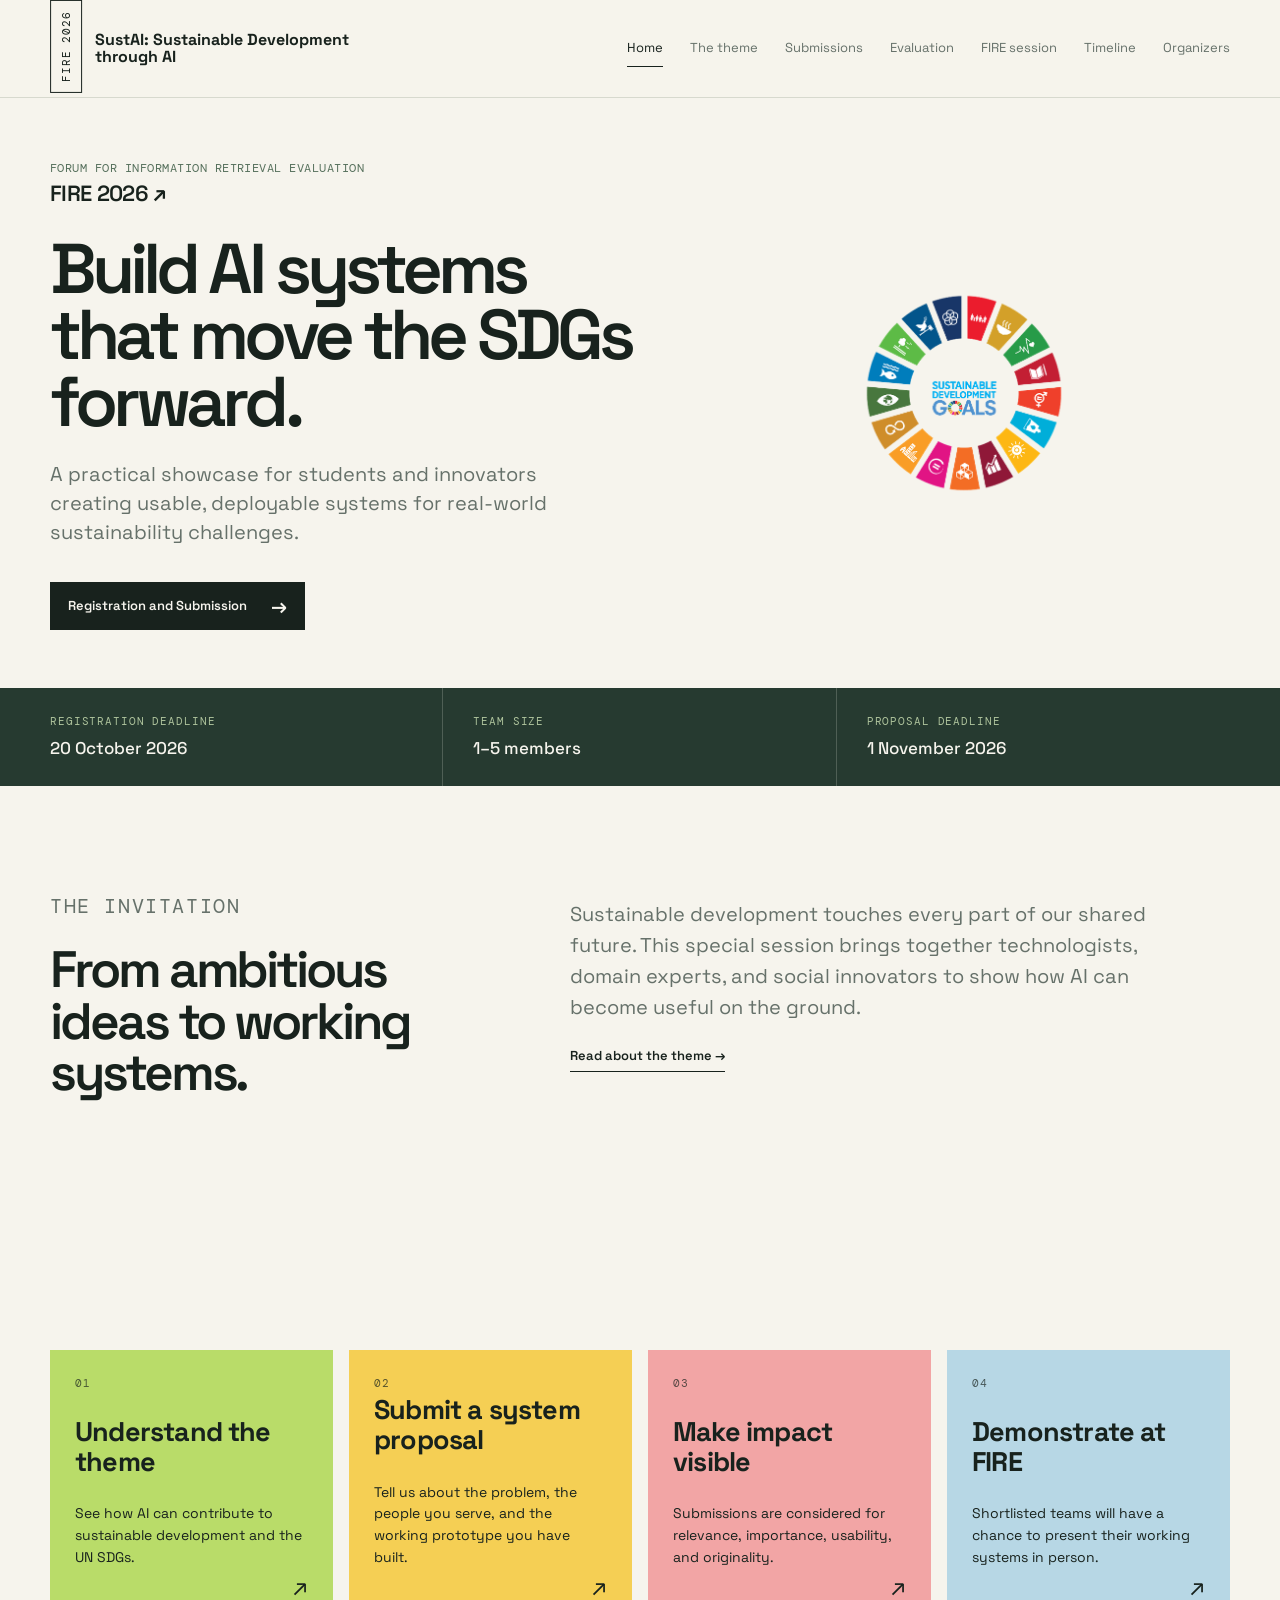
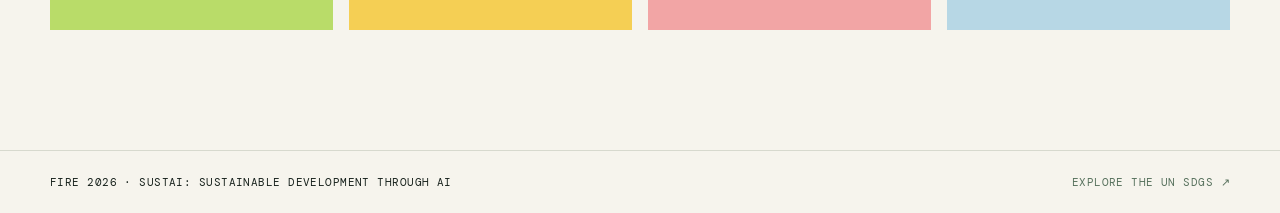
==== commit 7201f834: "cosmetic changes" ====
--- a/index.html
+++ b/index.html
@@ -3,7 +3,7 @@
   <head>
     <meta charset="utf-8">
     <meta name="viewport" content="width=device-width, initial-scale=1">
-    <title>FIRE 2026 | Sustainable Development through AI</title>
+    <title>FIRE 2026 | SustAI: Sustainable Development through AI</title>
     <meta name="description" content="A FIRE 2026 special session inviting students and innovators to demonstrate usable AI systems for sustainable development.">
     <link rel="stylesheet" href="styles.css">
   </head>
@@ -15,7 +15,7 @@
             <span>FIRE 2026</span>
           </a>
           <a class="brand-title" href="index.html">
-            <strong>Sustainable Development<br>through AI</strong>
+            <strong>SustAI: Sustainable Development<br>through AI</strong>
           </a>
         </div>
         <nav aria-label="Main navigation">
@@ -45,13 +45,7 @@
         </a> -->
       </div>
     </div>
-    <div class="hero-art" aria-label="Abstract illustration representing the seventeen Sustainable Development Goals">
-      <div class="orbit orbit-one">
-      </div>
-      <div class="orbit orbit-two">
-      </div>
-      <div class="orbit orbit-three">
-      </div>
+    <div class="hero-art" aria-label="United Nations Sustainable Development Goals logo">
       <img class="hero-art-logo" src="assets/sdg-compact.png" alt="United Nations Sustainable Development Goals">
   </div>
 </section>
@@ -114,7 +108,7 @@
 </main>
 <footer>
   <div class="shell footer-wrap">
-    <span>FIRE 2026 · Sustainable Development through AI</span>
+    <span>FIRE 2026 · SustAI: Sustainable Development through AI</span>
     <a href="https://sdgs.un.org/goals">Explore the UN SDGs ↗</a>
   </div>
 </footer>
--- a/styles.css
+++ b/styles.css
@@ -11,11 +11,12 @@
 .brand { display: flex; align-items: center; gap: 13px; line-height: 1.1; }.brand-fire, .brand-title { display: block; }.brand-fire:hover span { background: var(--ink); color: var(--paper); }.brand-title:hover strong { color: #658c2b; }
 .brand span, .eyebrow, .label, .card-number, .aside-label, .date, .criteria-grid article > span { font-family: 'DM Mono', monospace; text-transform: uppercase; letter-spacing: .08em; font-size: 11px; }
 .brand span { padding: 10px 9px; border: 1px solid var(--ink); writing-mode: vertical-rl; transform: rotate(180deg); }
-.brand strong { font-size: 14px; font-weight: 700; }
+.brand strong { font-size: 16px; font-weight: 700; }
 nav { display: flex; align-items: center; gap: 27px; font-size: 13px; }
 nav a { color: var(--muted); padding: 8px 0; border-bottom: 1px solid transparent; }
 nav a:hover, nav a.active { color: var(--ink); border-color: var(--ink); }
 .hero { min-height: 590px; display: grid; grid-template-columns: 1.05fr .95fr; align-items: center; gap: 60px; }
+.hero h1 { font-size: clamp(3.1rem, 5.5vw, 5.4rem); }
 .eyebrow { color: #57715d; margin: 0 0 22px; }
 h1, h2, h3, p { margin-top: 0; }
 h1 { max-width: 720px; margin-bottom: 25px; font-size: clamp(3.8rem, 7vw, 6.8rem); line-height: .94; letter-spacing: -.07em; font-weight: 600; }
@@ -27,14 +28,11 @@
 .actions { display: flex; flex-wrap: wrap; align-items: center; gap: 24px; margin-top: 35px; }
 .button { display: inline-flex; align-items: center; gap: 24px; padding: 14px 18px; font-size: 13px; font-weight: 600; }
 .button-dark { background: var(--ink); color: var(--paper); }
+.button-dark:hover { background: var(--yellow); color: var(--ink); }
 .button-dark span { font-size: 20px; line-height: 10px; }
 .text-link { display: inline-block; padding-bottom: 4px; border-bottom: 1px solid currentColor; font-size: 13px; font-weight: 600; }
 .sdg-link { display: inline-flex; align-items: center; gap: 12px; padding: 12px 0; color: #57715d; border-bottom: 1px solid #57715d; font-size: 14px; }.sdg-link span { font-size: 20px; color: var(--ink); }
-.hero-art { min-height: 430px; position: relative; background: var(--yellow); overflow: hidden; border-radius: 50% 50% 0 0; }
-.hero-art:before { content: ''; position: absolute; inset: 11% 16%; border: 1px solid rgba(24,34,29,.25); border-radius: 50%; }
-.orbit { position: absolute; left: 50%; top: 50%; border: 1px solid rgba(24,34,29,.32); border-radius: 50%; transform: translate(-50%, -50%) rotate(-28deg); }
-.orbit-one { width: 70%; height: 38%; }.orbit-two { width: 38%; height: 70%; transform: translate(-50%, -50%) rotate(28deg); }
-.orbit-three { width: 52%; height: 52%; transform: translate(-50%, -50%) rotate(45deg); border-style: dashed; }
+.hero-art { min-height: 430px; position: relative; }
 .hero-art-logo { position: absolute; top: 50%; left: 50%; width: 230px; height: 230px; object-fit: contain; transform: translate(-50%, -50%); }
 .node { position: absolute; padding: 8px 10px; background: var(--paper); font: 11px 'DM Mono', monospace; text-transform: uppercase; }.node-one { left: 14%; top: 28%; }.node-two { right: 12%; top: 21%; }.node-three { right: 13%; bottom: 25%; }.node-four { left: 12%; bottom: 19%; }
 .ticker { background: var(--dark); color: var(--paper); }.ticker-grid { display: grid; grid-template-columns: repeat(3, 1fr); }.ticker-grid > div { padding: 25px 30px; border-right: 1px solid rgba(246,244,237,.2); }.ticker-grid > div:first-child { padding-left: 0; }.ticker-grid > div:last-child { border: 0; }.ticker .label { display: block; color: #aec39c; margin-bottom: 5px; }.ticker strong { font-size: 17px; font-weight: 500; }
@@ -42,6 +40,9 @@
 .feature-grid { display: grid; grid-template-columns: repeat(4, 1fr); gap: 16px; padding-bottom: 120px; }.feature-card { min-height: 280px; padding: 25px; display: flex; flex-direction: column; transition: transform .2s ease; }.feature-card:hover { transform: translateY(-5px); }.feature-card h3 { max-width: 210px; margin-top: auto; font-size: 27px; }.feature-card p { max-width: 260px; margin-bottom: 0; font-size: 14px; }.feature-green { background: var(--green); }.feature-yellow { background: var(--yellow); }.feature-pink { background: var(--pink); }.feature-blue { background: #b7d7e5; }.card-number { opacity: .7; }.card-arrow { align-self: flex-end; font-size: 24px; }
 .page-hero { padding-top: 105px; padding-bottom: 115px; border-bottom: 1px solid var(--line); }.page-hero h1 { max-width: 800px; }.theme-logo { display: block; width: min(100%, 760px); height: auto; margin-bottom: 55px; object-fit: contain; }
 .registration-deadline { display: flex; flex-wrap: wrap; align-items: baseline; gap: 12px 18px; margin: 30px 0 0; color: #57715d; font: 11px 'DM Mono', monospace; text-transform: uppercase; letter-spacing: .04em; }.registration-deadline strong { color: var(--ink); font: 600 18px 'Space Grotesk', sans-serif; text-transform: none; letter-spacing: 0; }
+.registration-deadline .text-link { padding: 8px 12px; border: 1px solid var(--ink); background: var(--ink); color: var(--paper); }
+.registration-deadline .text-link:hover { background: var(--yellow); color: var(--ink); }
+.registration-cta { display: flex; justify-content: flex-end; padding-bottom: 105px; }
 .aside-label { color: #57715d; padding-top: 9px; }.prose { max-width: 720px; }.large-copy { font-size: 29px; line-height: 1.22; letter-spacing: -.03em; }.prose > p:not(.large-copy) { color: var(--muted); }.prose h2 { font-size: 30px; margin-top: 60px; }.check-list { list-style: none; margin: 25px 0 35px; padding: 0; }.check-list li { padding: 15px 0 15px 27px; border-top: 1px solid var(--line); position: relative; }.check-list li:before { content: '↗'; position: absolute; left: 0; color: #658c2b; }
 .split-cards { display: grid; grid-template-columns: 1fr 1fr; gap: 16px; }.info-panel { min-height: 235px; padding: 30px; }.info-panel h2 { font-size: 37px; margin: 35px 0 12px; }.info-panel p:last-child { max-width: 440px; margin: 0; }.panel-green { background: var(--green); }.panel-dark { background: var(--dark); color: var(--paper); }.panel-dark .eyebrow { color: #b9dc69; }
 .numbered-list { grid-column: 1 / -1; max-width: none; display: grid; grid-template-columns: repeat(2, minmax(0, 1fr)); column-gap: 30px; }.numbered-list > div:not(.notice) { min-width: 0; display: grid; grid-template-columns: 45px minmax(0, 1fr); column-gap: 20px; padding: 22px 0; border-top: 1px solid var(--line); }.numbered-list > div span { font: 11px 'DM Mono', monospace; color: #658c2b; }.numbered-list h3 { min-width: 0; margin: 0 0 8px; font-size: 20px; }.numbered-list p { min-width: 0; grid-column: 2; margin: 0; color: var(--muted); }.notice { grid-column: 1 / -1; margin-top: 25px; padding: 22px; background: var(--yellow); font-size: 14px; }.numbered-list > .announcement-note { grid-column: 1 / -1; }
@@ -49,7 +50,13 @@
 .criteria-grid { display: grid; grid-template-columns: repeat(2, 1fr); gap: 1px; background: var(--line); border: 1px solid var(--line); }.criteria-grid article { min-height: 255px; padding: 30px; background: var(--paper); }.criteria-grid article > span { color: #658c2b; }.criteria-grid h2 { font-size: 30px; margin: 50px 0 12px; }.criteria-grid p { max-width: 390px; margin: 0; color: var(--muted); }.dark-band { padding: 100px 0; background: var(--dark); color: var(--paper); }.dark-band .eyebrow { color: var(--green); }.dark-band h2 { margin: 0; }.dark-band .two-col > div:last-child { padding-top: 9px; max-width: 500px; color: #d4dbd1; }.dark-band p { margin-bottom: 23px; }
 .timeline { max-width: 900px; }.timeline-item { display: grid; grid-template-columns: 150px 1fr; gap: 45px; padding: 30px 0; border-bottom: 1px solid var(--line); }.timeline-item:first-child { border-top: 1px solid var(--line); }.date { color: #658c2b; line-height: 1.6; }.timeline-item h2 { margin: 0; font-size: 31px; }.timeline-item .eyebrow { margin-bottom: 8px; }.event-grid { border-top: 1px solid var(--line); }.event-list > div { display: grid; grid-template-columns: .7fr 1.3fr; gap: 20px; padding: 18px 0; border-bottom: 1px solid var(--line); }.event-list strong { font-size: 17px; }.event-list span { color: var(--muted); }
 .confirmed-grid { display: grid; grid-template-columns: .8fr 1.2fr; gap: 80px; border-top: 1px solid var(--line); }.confirmed-list > div { display: grid; grid-template-columns: 45px 1fr; gap: 20px; padding: 24px 0; border-bottom: 1px solid var(--line); }.confirmed-list > div > span { color: #658c2b; font: 11px 'DM Mono', monospace; }.confirmed-list h3 { margin: 0 0 8px; font-size: 22px; }.confirmed-list p { margin: 0; color: var(--muted); }
+.session-star { color: #658c2b; font-size: .8em; vertical-align: super; }
+.session-note .session-star { font-size: 1.6em; vertical-align: -.05em; }
+.session-symbol { color: #658c2b; font-size: .8em; vertical-align: .08em; }
+.sponsor-band .session-symbol { font-size: 1.2em; vertical-align: .02em; }
+.session-note-list { max-width: 900px; margin: 0; padding-left: 1.2em; color: #d4dbd1; font-size: 18px; }.session-note-list li + li { margin-top: 14px; }
 .organizer-grid { display: grid; grid-template-columns: repeat(2, 1fr); gap: 16px; }.organizer-grid article { min-height: 220px; padding: 28px; display: grid; grid-template-columns: 1fr 160px; align-items: center; gap: 32px; background: var(--green); }.organizer-grid article:nth-child(2) { background: var(--yellow); }.organizer-grid article:nth-child(3) { background: var(--pink); }.organizer-grid article:nth-child(4) { background: #b7d7e5; }.organizer-index { color: #57715d; font: 11px 'DM Mono', monospace; }.organizer-grid h2 { margin: 18px 0 8px; font-size: 29px; }.organizer-grid p { margin: 0; color: var(--muted); }.organizer-links { display: flex; flex-wrap: wrap; gap: 10px 16px; margin-top: 16px; font: 11px 'DM Mono', monospace; text-transform: uppercase; letter-spacing: .04em; }.organizer-links a { border-bottom: 1px solid currentColor; }.organizer-links a:hover { color: #658c2b; }.organizer-photo { width: 160px; height: 160px; justify-self: end; overflow: hidden; background: rgba(24,34,29,.12); }.organizer-photo img { display: block; width: 100%; height: 100%; object-fit: cover; }.contact-band { display: flex; align-items: center; justify-content: space-between; gap: 35px; }.contact-band h2 { margin: 0; }.button-light { background: var(--paper); color: var(--ink); }
+.sponsor-band { padding: 90px 0; background: var(--yellow); }.sponsor-wrap { display: flex; align-items: center; justify-content: space-between; gap: 50px; }.sponsor-wrap h2 { max-width: 600px; margin: 0 0 18px; font-size: 42px; }.sponsor-wrap p:last-child { max-width: 520px; margin: 0; color: #516047; }.sponsor-logo { display: block; flex: 0 0 min(360px, 35%); padding: 24px; background: var(--paper); }.sponsor-logo img { display: block; width: 100%; height: auto; }
 footer { border-top: 1px solid var(--line); padding: 24px 0; font: 11px 'DM Mono', monospace; text-transform: uppercase; letter-spacing: .04em; }.footer-wrap { display: flex; justify-content: space-between; gap: 20px; }.footer-wrap a { color: #57715d; }
 @media (max-width: 1000px) and (min-width: 801px) { .feature-grid { grid-template-columns: repeat(2, 1fr); } }
-@media (max-width: 800px) { .shell { width: min(var(--max), calc(100% - 36px)); }.nav-wrap { align-items: flex-start; flex-direction: column; padding: 20px 0; gap: 18px; }.brand { align-self: flex-start; } nav { width: 100%; overflow-x: auto; gap: 20px; padding-bottom: 3px; } nav a { white-space: nowrap; }.hero { min-height: auto; grid-template-columns: 1fr; gap: 50px; padding-top: 75px; padding-bottom: 75px; } h1 { font-size: clamp(3.3rem, 15vw, 5rem); }.hero-art { min-height: 330px; }.hero-art-logo { width: 180px; height: 180px; }.ticker-grid { grid-template-columns: 1fr; }.ticker-grid > div, .ticker-grid > div:first-child { padding: 18px 0; border-right: 0; border-bottom: 1px solid rgba(246,244,237,.2); }.section-space { padding-top: 70px; padding-bottom: 70px; }.intro-grid, .content-grid, .event-grid, .two-col, .confirmed-grid { grid-template-columns: 1fr; gap: 30px; }.intro-grid p { font-size: 18px; }.feature-grid, .split-cards, .criteria-grid { grid-template-columns: 1fr; }.feature-card { min-height: 240px; }.page-hero { padding-top: 70px; padding-bottom: 75px; }.theme-logo { width: 100%; margin-bottom: 40px; }.large-copy { font-size: 24px; }.dark-band { padding: 70px 0; }.timeline-item { grid-template-columns: 100px 1fr; gap: 20px; }.timeline-item h2 { font-size: 24px; }.event-list > div { grid-template-columns: 1fr; gap: 4px; }.numbered-list { grid-template-columns: 1fr; }.organizer-grid article { grid-template-columns: 1fr 110px; min-height: 170px; gap: 20px; }.organizer-photo { width: 110px; height: 110px; }.organizer-grid h2 { font-size: 24px; }.contact-band { align-items: flex-start; flex-direction: column; }.footer-wrap { flex-direction: column; } }+@media (max-width: 800px) { .shell { width: min(var(--max), calc(100% - 36px)); }.nav-wrap { align-items: flex-start; flex-direction: column; padding: 20px 0; gap: 18px; }.brand { align-self: flex-start; } nav { width: 100%; overflow-x: auto; gap: 20px; padding-bottom: 3px; } nav a { white-space: nowrap; }.hero { min-height: auto; grid-template-columns: 1fr; gap: 50px; padding-top: 75px; padding-bottom: 75px; } h1 { font-size: clamp(3.3rem, 15vw, 5rem); }.hero h1 { font-size: clamp(2.9rem, 12vw, 4.2rem); }.hero-art { min-height: 330px; }.hero-art-logo { width: 180px; height: 180px; }.ticker-grid { grid-template-columns: 1fr; }.ticker-grid > div, .ticker-grid > div:first-child { padding: 18px 0; border-right: 0; border-bottom: 1px solid rgba(246,244,237,.2); }.section-space { padding-top: 70px; padding-bottom: 70px; }.intro-grid, .content-grid, .event-grid, .two-col, .confirmed-grid { grid-template-columns: 1fr; gap: 30px; }.intro-grid p { font-size: 18px; }.feature-grid, .split-cards, .criteria-grid { grid-template-columns: 1fr; }.feature-card { min-height: 240px; }.page-hero { padding-top: 70px; padding-bottom: 75px; }.theme-logo { width: 100%; margin-bottom: 40px; }.large-copy { font-size: 24px; }.dark-band { padding: 70px 0; }.timeline-item { grid-template-columns: 100px 1fr; gap: 20px; }.timeline-item h2 { font-size: 24px; }.event-list > div { grid-template-columns: 1fr; gap: 4px; }.numbered-list { grid-template-columns: 1fr; }.organizer-grid article { grid-template-columns: 1fr 110px; min-height: 170px; gap: 20px; }.organizer-photo { width: 110px; height: 110px; }.organizer-grid h2 { font-size: 24px; }.sponsor-wrap { align-items: flex-start; flex-direction: column; gap: 30px; }.sponsor-wrap h2 { font-size: 32px; }.sponsor-logo { width: 100%; max-width: 360px; flex-basis: auto; }.contact-band { align-items: flex-start; flex-direction: column; }.footer-wrap { flex-direction: column; } }
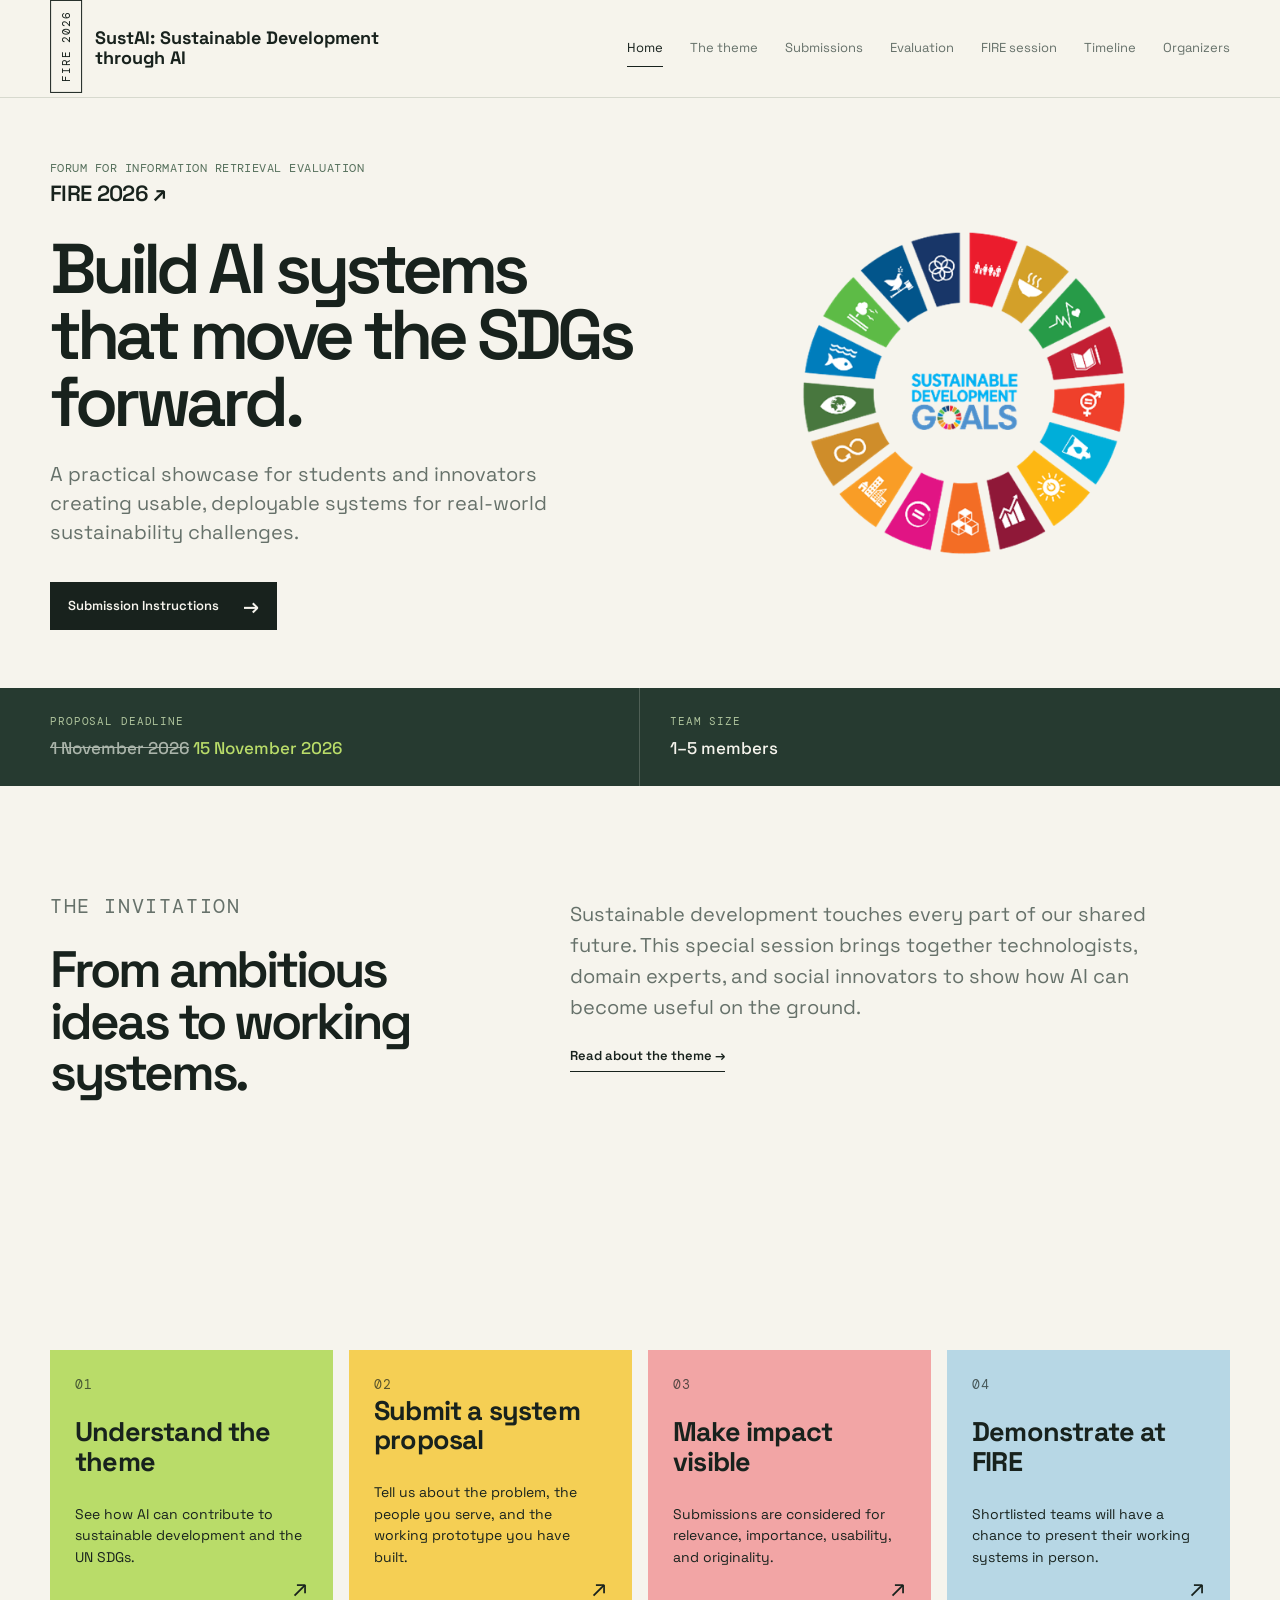
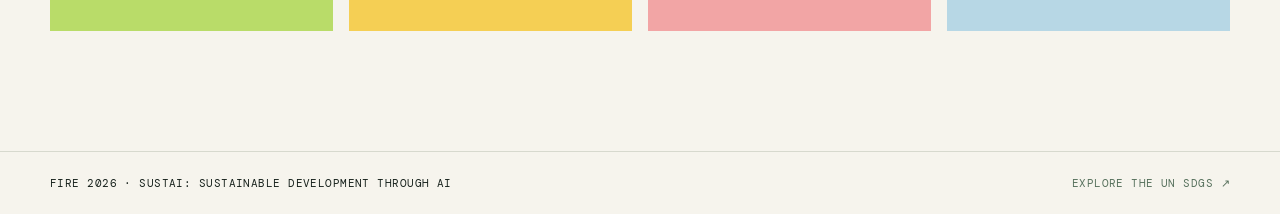
==== commit cb6eb2c0: "Removed registration, added submit buttons" ====
--- a/index.html
+++ b/index.html
@@ -37,7 +37,7 @@
         <h1>Build AI systems that move the SDGs forward.</h1>
         <p class="lede">A practical showcase for students and innovators creating usable, deployable systems for real-world sustainability challenges.</p>
         <div class="actions">
-          <a class="button button-dark" href="submissions.html">Registration and Submission<span>→</span>
+          <a class="button button-dark" href="submissions.html">Submission Instructions<span>→</span>
         </a>
         <!-- <a class="sdg-link" href="https://sdgs.un.org/goals" target="_blank" rel="noopener">
           <strong>Explore all 17 UN SDGs</strong>
@@ -52,16 +52,12 @@
 <section class="ticker">
   <div class="shell ticker-grid">
     <div>
-      <span class="label">Registration deadline</span>
-      <strong>20 October 2026</strong>
+      <span class="label">Proposal deadline</span>
+      <strong><del>1 November 2026</del> <ins>15 November 2026</ins></strong>
     </div>
     <div>
       <span class="label">Team size</span>
       <strong>1–5 members</strong>
-    </div>
-    <div>
-      <span class="label">Proposal deadline</span>
-      <strong>1 November 2026</strong>
     </div>
     <!-- <div>
       <span class="label">Theme</span>
--- a/styles.css
+++ b/styles.css
@@ -10,8 +10,10 @@
 .nav-wrap { min-height: 88px; display: flex; align-items: center; justify-content: space-between; gap: 32px; }
 .brand { display: flex; align-items: center; gap: 13px; line-height: 1.1; }.brand-fire, .brand-title { display: block; }.brand-fire:hover span { background: var(--ink); color: var(--paper); }.brand-title:hover strong { color: #658c2b; }
 .brand span, .eyebrow, .label, .card-number, .aside-label, .date, .criteria-grid article > span { font-family: 'DM Mono', monospace; text-transform: uppercase; letter-spacing: .08em; font-size: 11px; }
+.eyebrow { font-size: 16px; }
+.card-number, .date, .criteria-grid article > span { font-size: 13px; }
 .brand span { padding: 10px 9px; border: 1px solid var(--ink); writing-mode: vertical-rl; transform: rotate(180deg); }
-.brand strong { font-size: 16px; font-weight: 700; }
+.brand strong { font-size: 18px; font-weight: 700; }
 nav { display: flex; align-items: center; gap: 27px; font-size: 13px; }
 nav a { color: var(--muted); padding: 8px 0; border-bottom: 1px solid transparent; }
 nav a:hover, nav a.active { color: var(--ink); border-color: var(--ink); }
@@ -33,30 +35,28 @@
 .text-link { display: inline-block; padding-bottom: 4px; border-bottom: 1px solid currentColor; font-size: 13px; font-weight: 600; }
 .sdg-link { display: inline-flex; align-items: center; gap: 12px; padding: 12px 0; color: #57715d; border-bottom: 1px solid #57715d; font-size: 14px; }.sdg-link span { font-size: 20px; color: var(--ink); }
 .hero-art { min-height: 430px; position: relative; }
-.hero-art-logo { position: absolute; top: 50%; left: 50%; width: 230px; height: 230px; object-fit: contain; transform: translate(-50%, -50%); }
+.hero-art-logo { position: absolute; top: 50%; left: 50%; width: 380px; height: 380px; object-fit: contain; transform: translate(-50%, -50%); }
 .node { position: absolute; padding: 8px 10px; background: var(--paper); font: 11px 'DM Mono', monospace; text-transform: uppercase; }.node-one { left: 14%; top: 28%; }.node-two { right: 12%; top: 21%; }.node-three { right: 13%; bottom: 25%; }.node-four { left: 12%; bottom: 19%; }
-.ticker { background: var(--dark); color: var(--paper); }.ticker-grid { display: grid; grid-template-columns: repeat(3, 1fr); }.ticker-grid > div { padding: 25px 30px; border-right: 1px solid rgba(246,244,237,.2); }.ticker-grid > div:first-child { padding-left: 0; }.ticker-grid > div:last-child { border: 0; }.ticker .label { display: block; color: #aec39c; margin-bottom: 5px; }.ticker strong { font-size: 17px; font-weight: 500; }
+.ticker { background: var(--dark); color: var(--paper); }.ticker-grid { display: grid; grid-template-columns: repeat(2, 1fr); }.ticker-grid > div { padding: 25px 30px; border-right: 1px solid rgba(246,244,237,.2); }.ticker-grid > div:first-child { padding-left: 0; }.ticker-grid > div:last-child { border: 0; }.ticker .label { display: block; color: #aec39c; margin-bottom: 5px; }.ticker strong { font-size: 17px; font-weight: 500; }.ticker del, .date del { color: #aab4aa; }.ticker ins, .date ins { color: var(--green); text-decoration: none; }
 .section-space { padding-top: 105px; padding-bottom: 105px; }.intro-grid, .content-grid, .event-grid, .two-col { display: grid; grid-template-columns: .8fr 1.2fr; gap: 80px; }.intro-grid > div:last-child { max-width: 600px; padding-top: 8px; }.intro-grid p { font-size: 20px; color: var(--muted); }
 .feature-grid { display: grid; grid-template-columns: repeat(4, 1fr); gap: 16px; padding-bottom: 120px; }.feature-card { min-height: 280px; padding: 25px; display: flex; flex-direction: column; transition: transform .2s ease; }.feature-card:hover { transform: translateY(-5px); }.feature-card h3 { max-width: 210px; margin-top: auto; font-size: 27px; }.feature-card p { max-width: 260px; margin-bottom: 0; font-size: 14px; }.feature-green { background: var(--green); }.feature-yellow { background: var(--yellow); }.feature-pink { background: var(--pink); }.feature-blue { background: #b7d7e5; }.card-number { opacity: .7; }.card-arrow { align-self: flex-end; font-size: 24px; }
-.page-hero { padding-top: 105px; padding-bottom: 115px; border-bottom: 1px solid var(--line); }.page-hero h1 { max-width: 800px; }.theme-logo { display: block; width: min(100%, 760px); height: auto; margin-bottom: 55px; object-fit: contain; }
-.registration-deadline { display: flex; flex-wrap: wrap; align-items: baseline; gap: 12px 18px; margin: 30px 0 0; color: #57715d; font: 11px 'DM Mono', monospace; text-transform: uppercase; letter-spacing: .04em; }.registration-deadline strong { color: var(--ink); font: 600 18px 'Space Grotesk', sans-serif; text-transform: none; letter-spacing: 0; }
-.registration-deadline .text-link { padding: 8px 12px; border: 1px solid var(--ink); background: var(--ink); color: var(--paper); }
-.registration-deadline .text-link:hover { background: var(--yellow); color: var(--ink); }
+.page-hero { padding-top: 105px; padding-bottom: 115px; border-bottom: 1px solid var(--line); }.page-hero h1 { max-width: 800px; font-size: clamp(3.1rem, 5.5vw, 5.4rem); }.theme-logo { display: block; width: min(100%, 760px); height: auto; margin-bottom: 55px; object-fit: contain; }
+.registration-action { margin: 30px 0 0; }
 .registration-cta { display: flex; justify-content: flex-end; padding-bottom: 105px; }
 .aside-label { color: #57715d; padding-top: 9px; }.prose { max-width: 720px; }.large-copy { font-size: 29px; line-height: 1.22; letter-spacing: -.03em; }.prose > p:not(.large-copy) { color: var(--muted); }.prose h2 { font-size: 30px; margin-top: 60px; }.check-list { list-style: none; margin: 25px 0 35px; padding: 0; }.check-list li { padding: 15px 0 15px 27px; border-top: 1px solid var(--line); position: relative; }.check-list li:before { content: '↗'; position: absolute; left: 0; color: #658c2b; }
 .split-cards { display: grid; grid-template-columns: 1fr 1fr; gap: 16px; }.info-panel { min-height: 235px; padding: 30px; }.info-panel h2 { font-size: 37px; margin: 35px 0 12px; }.info-panel p:last-child { max-width: 440px; margin: 0; }.panel-green { background: var(--green); }.panel-dark { background: var(--dark); color: var(--paper); }.panel-dark .eyebrow { color: #b9dc69; }
-.numbered-list { grid-column: 1 / -1; max-width: none; display: grid; grid-template-columns: repeat(2, minmax(0, 1fr)); column-gap: 30px; }.numbered-list > div:not(.notice) { min-width: 0; display: grid; grid-template-columns: 45px minmax(0, 1fr); column-gap: 20px; padding: 22px 0; border-top: 1px solid var(--line); }.numbered-list > div span { font: 11px 'DM Mono', monospace; color: #658c2b; }.numbered-list h3 { min-width: 0; margin: 0 0 8px; font-size: 20px; }.numbered-list p { min-width: 0; grid-column: 2; margin: 0; color: var(--muted); }.notice { grid-column: 1 / -1; margin-top: 25px; padding: 22px; background: var(--yellow); font-size: 14px; }.numbered-list > .announcement-note { grid-column: 1 / -1; }
+.numbered-list { grid-column: 1 / -1; max-width: none; display: grid; grid-template-columns: repeat(2, minmax(0, 1fr)); column-gap: 30px; }.numbered-list > div:not(.notice) { min-width: 0; display: grid; grid-template-columns: 45px minmax(0, 1fr); column-gap: 20px; padding: 22px 0; border-top: 1px solid var(--line); }.numbered-list > div span { font: 13px 'DM Mono', monospace; color: #658c2b; }.numbered-list h3 { min-width: 0; margin: 0 0 8px; font-size: 20px; }.numbered-list p { min-width: 0; grid-column: 2; margin: 0; color: var(--muted); }.notice { grid-column: 1 / -1; margin-top: 25px; padding: 22px; background: var(--yellow); font-size: 14px; }.numbered-list > .announcement-note { grid-column: 1 / -1; }
 .announcement-note { margin: 28px 0 0; padding: 18px 20px; border: 1px solid var(--line); color: var(--muted); font-size: 14px; font-style: italic; }
 .criteria-grid { display: grid; grid-template-columns: repeat(2, 1fr); gap: 1px; background: var(--line); border: 1px solid var(--line); }.criteria-grid article { min-height: 255px; padding: 30px; background: var(--paper); }.criteria-grid article > span { color: #658c2b; }.criteria-grid h2 { font-size: 30px; margin: 50px 0 12px; }.criteria-grid p { max-width: 390px; margin: 0; color: var(--muted); }.dark-band { padding: 100px 0; background: var(--dark); color: var(--paper); }.dark-band .eyebrow { color: var(--green); }.dark-band h2 { margin: 0; }.dark-band .two-col > div:last-child { padding-top: 9px; max-width: 500px; color: #d4dbd1; }.dark-band p { margin-bottom: 23px; }
-.timeline { max-width: 900px; }.timeline-item { display: grid; grid-template-columns: 150px 1fr; gap: 45px; padding: 30px 0; border-bottom: 1px solid var(--line); }.timeline-item:first-child { border-top: 1px solid var(--line); }.date { color: #658c2b; line-height: 1.6; }.timeline-item h2 { margin: 0; font-size: 31px; }.timeline-item .eyebrow { margin-bottom: 8px; }.event-grid { border-top: 1px solid var(--line); }.event-list > div { display: grid; grid-template-columns: .7fr 1.3fr; gap: 20px; padding: 18px 0; border-bottom: 1px solid var(--line); }.event-list strong { font-size: 17px; }.event-list span { color: var(--muted); }
-.confirmed-grid { display: grid; grid-template-columns: .8fr 1.2fr; gap: 80px; border-top: 1px solid var(--line); }.confirmed-list > div { display: grid; grid-template-columns: 45px 1fr; gap: 20px; padding: 24px 0; border-bottom: 1px solid var(--line); }.confirmed-list > div > span { color: #658c2b; font: 11px 'DM Mono', monospace; }.confirmed-list h3 { margin: 0 0 8px; font-size: 22px; }.confirmed-list p { margin: 0; color: var(--muted); }
+.timeline { max-width: 900px; }.timeline-item { display: grid; grid-template-columns: 150px 1fr; gap: 45px; padding: 30px 0; border-bottom: 1px solid var(--line); }.timeline-item:first-child { border-top: 1px solid var(--line); }.date { color: #658c2b; line-height: 1.6; }.date del, .date ins { display: block; }.date ins { margin-top: 4px; }.timeline-item h2 { margin: 0; font-size: 31px; }.timeline-item .eyebrow { margin-bottom: 8px; }.event-grid { border-top: 1px solid var(--line); }.event-list > div { display: grid; grid-template-columns: .7fr 1.3fr; gap: 20px; padding: 18px 0; border-bottom: 1px solid var(--line); }.event-list strong { font-size: 17px; }.event-list span { color: var(--muted); }
+.confirmed-grid { display: grid; grid-template-columns: .8fr 1.2fr; gap: 80px; border-top: 1px solid var(--line); }.confirmed-list > div { display: grid; grid-template-columns: 45px 1fr; gap: 20px; padding: 24px 0; border-bottom: 1px solid var(--line); }.confirmed-list > div > span { color: #658c2b; font: 13px 'DM Mono', monospace; }.confirmed-list h3 { margin: 0 0 8px; font-size: 22px; }.confirmed-list p { margin: 0; color: var(--muted); }
 .session-star { color: #658c2b; font-size: .8em; vertical-align: super; }
 .session-note .session-star { font-size: 1.6em; vertical-align: -.05em; }
 .session-symbol { color: #658c2b; font-size: .8em; vertical-align: .08em; }
 .sponsor-band .session-symbol { font-size: 1.2em; vertical-align: .02em; }
 .session-note-list { max-width: 900px; margin: 0; padding-left: 1.2em; color: #d4dbd1; font-size: 18px; }.session-note-list li + li { margin-top: 14px; }
-.organizer-grid { display: grid; grid-template-columns: repeat(2, 1fr); gap: 16px; }.organizer-grid article { min-height: 220px; padding: 28px; display: grid; grid-template-columns: 1fr 160px; align-items: center; gap: 32px; background: var(--green); }.organizer-grid article:nth-child(2) { background: var(--yellow); }.organizer-grid article:nth-child(3) { background: var(--pink); }.organizer-grid article:nth-child(4) { background: #b7d7e5; }.organizer-index { color: #57715d; font: 11px 'DM Mono', monospace; }.organizer-grid h2 { margin: 18px 0 8px; font-size: 29px; }.organizer-grid p { margin: 0; color: var(--muted); }.organizer-links { display: flex; flex-wrap: wrap; gap: 10px 16px; margin-top: 16px; font: 11px 'DM Mono', monospace; text-transform: uppercase; letter-spacing: .04em; }.organizer-links a { border-bottom: 1px solid currentColor; }.organizer-links a:hover { color: #658c2b; }.organizer-photo { width: 160px; height: 160px; justify-self: end; overflow: hidden; background: rgba(24,34,29,.12); }.organizer-photo img { display: block; width: 100%; height: 100%; object-fit: cover; }.contact-band { display: flex; align-items: center; justify-content: space-between; gap: 35px; }.contact-band h2 { margin: 0; }.button-light { background: var(--paper); color: var(--ink); }
+.organizer-grid { display: grid; grid-template-columns: repeat(2, 1fr); gap: 16px; }.organizer-grid article { min-height: 220px; padding: 28px; display: grid; grid-template-columns: 1fr 160px; align-items: center; gap: 32px; background: var(--green); }.organizer-grid article:nth-child(2) { background: var(--yellow); }.organizer-grid article:nth-child(3) { background: var(--pink); }.organizer-grid article:nth-child(4) { background: #b7d7e5; }.organizer-index { color: #57715d; font: 13px 'DM Mono', monospace; }.organizer-grid h2 { margin: 18px 0 8px; font-size: 29px; }.organizer-grid p { margin: 0; color: var(--muted); }.organizer-links { display: flex; flex-wrap: wrap; gap: 10px 16px; margin-top: 16px; font: 11px 'DM Mono', monospace; text-transform: uppercase; letter-spacing: .04em; }.organizer-links a { border-bottom: 1px solid currentColor; }.organizer-links a:hover { color: #658c2b; }.organizer-photo { width: 160px; height: 160px; justify-self: end; overflow: hidden; background: rgba(24,34,29,.12); }.organizer-photo img { display: block; width: 100%; height: 100%; object-fit: cover; }.contact-band { display: flex; align-items: center; justify-content: space-between; gap: 35px; }.contact-band h2 { margin: 0; }.button-light { background: var(--paper); color: var(--ink); }
 .sponsor-band { padding: 90px 0; background: var(--yellow); }.sponsor-wrap { display: flex; align-items: center; justify-content: space-between; gap: 50px; }.sponsor-wrap h2 { max-width: 600px; margin: 0 0 18px; font-size: 42px; }.sponsor-wrap p:last-child { max-width: 520px; margin: 0; color: #516047; }.sponsor-logo { display: block; flex: 0 0 min(360px, 35%); padding: 24px; background: var(--paper); }.sponsor-logo img { display: block; width: 100%; height: auto; }
 footer { border-top: 1px solid var(--line); padding: 24px 0; font: 11px 'DM Mono', monospace; text-transform: uppercase; letter-spacing: .04em; }.footer-wrap { display: flex; justify-content: space-between; gap: 20px; }.footer-wrap a { color: #57715d; }
 @media (max-width: 1000px) and (min-width: 801px) { .feature-grid { grid-template-columns: repeat(2, 1fr); } }
-@media (max-width: 800px) { .shell { width: min(var(--max), calc(100% - 36px)); }.nav-wrap { align-items: flex-start; flex-direction: column; padding: 20px 0; gap: 18px; }.brand { align-self: flex-start; } nav { width: 100%; overflow-x: auto; gap: 20px; padding-bottom: 3px; } nav a { white-space: nowrap; }.hero { min-height: auto; grid-template-columns: 1fr; gap: 50px; padding-top: 75px; padding-bottom: 75px; } h1 { font-size: clamp(3.3rem, 15vw, 5rem); }.hero h1 { font-size: clamp(2.9rem, 12vw, 4.2rem); }.hero-art { min-height: 330px; }.hero-art-logo { width: 180px; height: 180px; }.ticker-grid { grid-template-columns: 1fr; }.ticker-grid > div, .ticker-grid > div:first-child { padding: 18px 0; border-right: 0; border-bottom: 1px solid rgba(246,244,237,.2); }.section-space { padding-top: 70px; padding-bottom: 70px; }.intro-grid, .content-grid, .event-grid, .two-col, .confirmed-grid { grid-template-columns: 1fr; gap: 30px; }.intro-grid p { font-size: 18px; }.feature-grid, .split-cards, .criteria-grid { grid-template-columns: 1fr; }.feature-card { min-height: 240px; }.page-hero { padding-top: 70px; padding-bottom: 75px; }.theme-logo { width: 100%; margin-bottom: 40px; }.large-copy { font-size: 24px; }.dark-band { padding: 70px 0; }.timeline-item { grid-template-columns: 100px 1fr; gap: 20px; }.timeline-item h2 { font-size: 24px; }.event-list > div { grid-template-columns: 1fr; gap: 4px; }.numbered-list { grid-template-columns: 1fr; }.organizer-grid article { grid-template-columns: 1fr 110px; min-height: 170px; gap: 20px; }.organizer-photo { width: 110px; height: 110px; }.organizer-grid h2 { font-size: 24px; }.sponsor-wrap { align-items: flex-start; flex-direction: column; gap: 30px; }.sponsor-wrap h2 { font-size: 32px; }.sponsor-logo { width: 100%; max-width: 360px; flex-basis: auto; }.contact-band { align-items: flex-start; flex-direction: column; }.footer-wrap { flex-direction: column; } }+@media (max-width: 800px) { .shell { width: min(var(--max), calc(100% - 36px)); }.nav-wrap { align-items: flex-start; flex-direction: column; padding: 20px 0; gap: 18px; }.brand { align-self: flex-start; } nav { width: 100%; overflow-x: auto; gap: 20px; padding-bottom: 3px; } nav a { white-space: nowrap; }.hero { min-height: auto; grid-template-columns: 1fr; gap: 50px; padding-top: 75px; padding-bottom: 75px; } h1 { font-size: clamp(3.3rem, 15vw, 5rem); }.hero h1, .page-hero h1 { font-size: clamp(2.9rem, 12vw, 4.2rem); }.hero-art { min-height: 330px; }.hero-art-logo { width: 280px; height: 280px; }.ticker-grid { grid-template-columns: 1fr; }.ticker-grid > div, .ticker-grid > div:first-child { padding: 18px 0; border-right: 0; border-bottom: 1px solid rgba(246,244,237,.2); }.section-space { padding-top: 70px; padding-bottom: 70px; }.intro-grid, .content-grid, .event-grid, .two-col, .confirmed-grid { grid-template-columns: 1fr; gap: 30px; }.intro-grid p { font-size: 18px; }.feature-grid, .split-cards, .criteria-grid { grid-template-columns: 1fr; }.feature-card { min-height: 240px; }.page-hero { padding-top: 70px; padding-bottom: 75px; }.theme-logo { width: 100%; margin-bottom: 40px; }.large-copy { font-size: 24px; }.dark-band { padding: 70px 0; }.timeline-item { grid-template-columns: 100px 1fr; gap: 20px; }.timeline-item h2 { font-size: 24px; }.event-list > div { grid-template-columns: 1fr; gap: 4px; }.numbered-list { grid-template-columns: 1fr; }.organizer-grid article { grid-template-columns: 1fr 110px; min-height: 170px; gap: 20px; }.organizer-photo { width: 110px; height: 110px; }.organizer-grid h2 { font-size: 24px; }.sponsor-wrap { align-items: flex-start; flex-direction: column; gap: 30px; }.sponsor-wrap h2 { font-size: 32px; }.sponsor-logo { width: 100%; max-width: 360px; flex-basis: auto; }.contact-band { align-items: flex-start; flex-direction: column; }.footer-wrap { flex-direction: column; } }
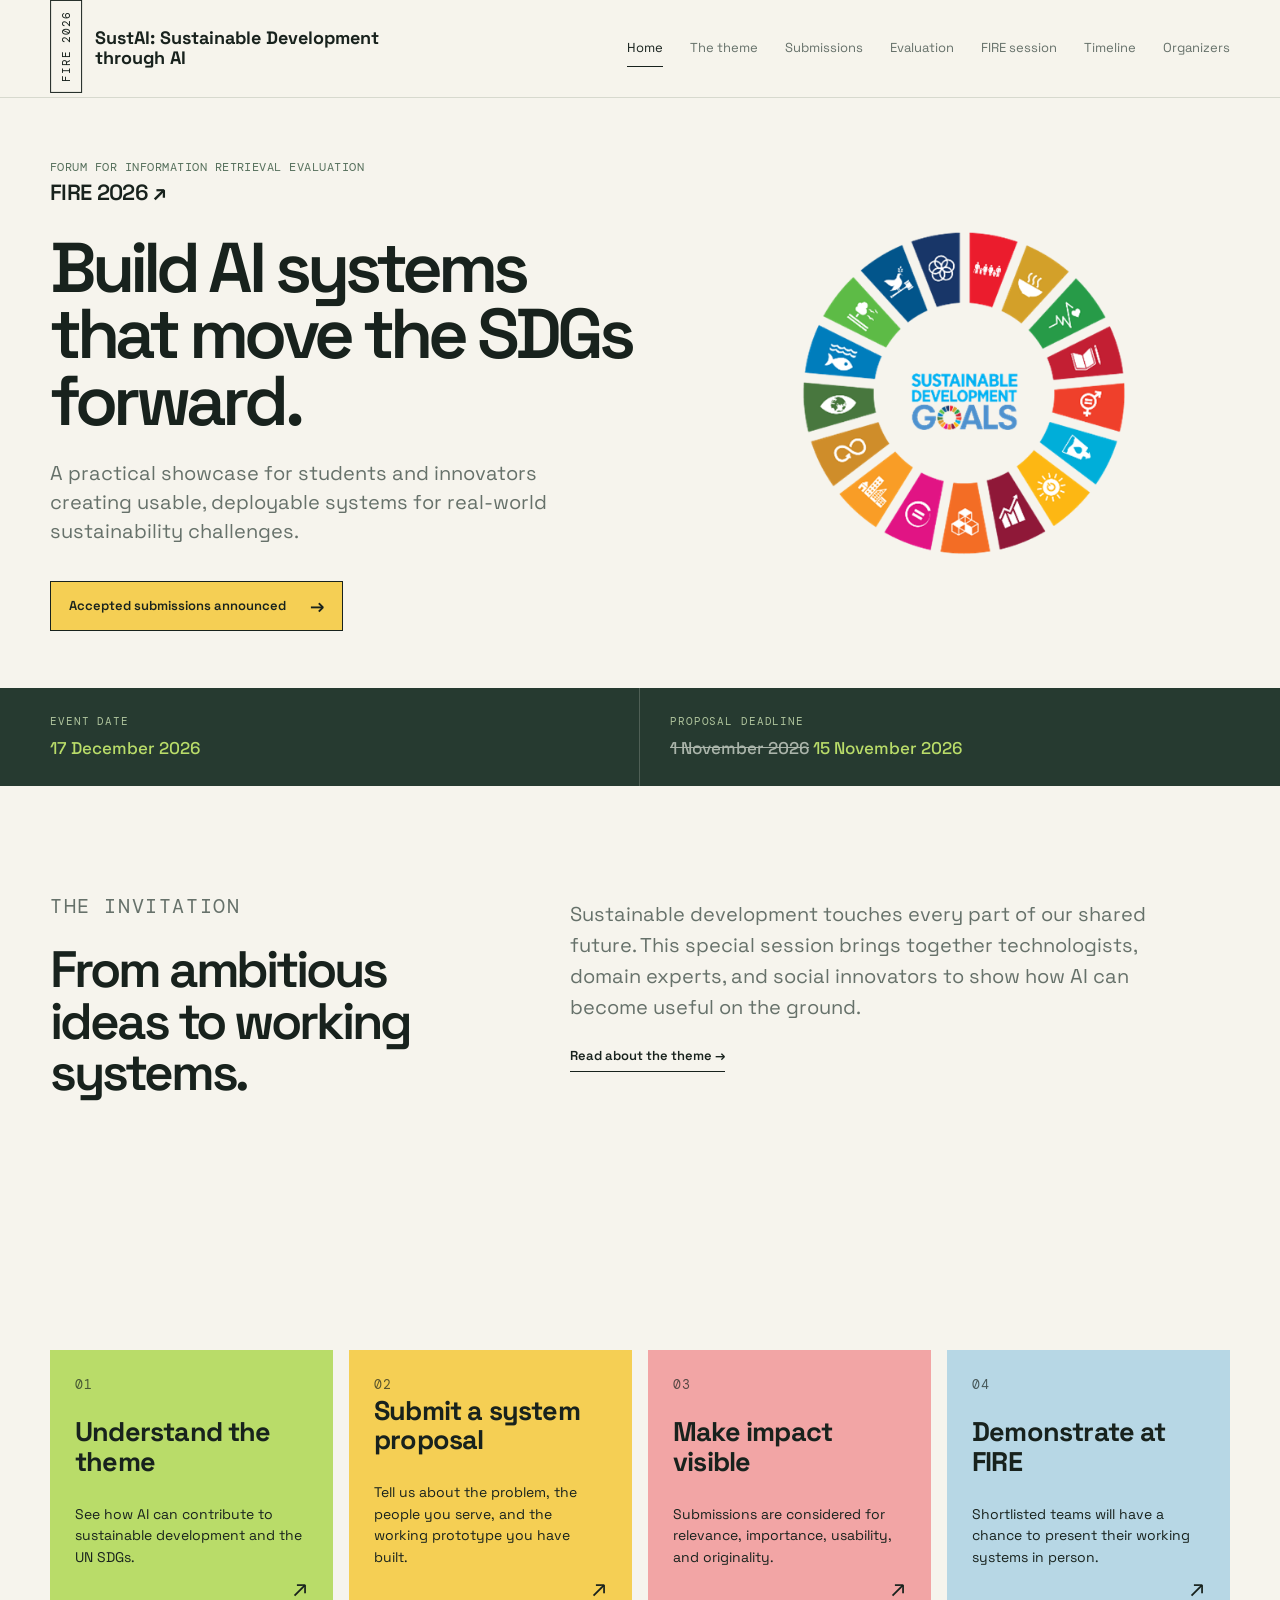
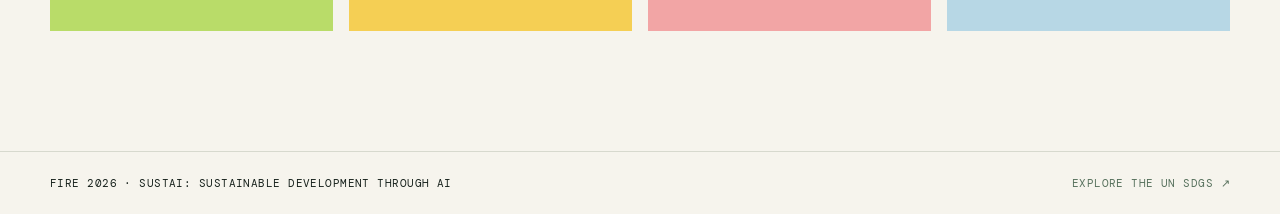
==== commit abdb6637: "added shortlisted submissions" ====
--- a/index.html
+++ b/index.html
@@ -37,8 +37,9 @@
         <h1>Build AI systems that move the SDGs forward.</h1>
         <p class="lede">A practical showcase for students and innovators creating usable, deployable systems for real-world sustainability challenges.</p>
         <div class="actions">
-          <a class="button button-dark" href="submissions.html">Submission Instructions<span>→</span>
-        </a>
+          <!-- <a class="button button-dark" href="submissions.html">Submission Instructions<span>→</span> -->
+        <!-- </a> -->
+        <a class="button button-accepted" href="submissions.html#accepted-submissions">Accepted submissions announced <span>→</span></a>
         <!-- <a class="sdg-link" href="https://sdgs.un.org/goals" target="_blank" rel="noopener">
           <strong>Explore all 17 UN SDGs</strong>
           <span>↗</span>
@@ -52,12 +53,16 @@
 <section class="ticker">
   <div class="shell ticker-grid">
     <div>
+      <span class="label">Event Date</span>
+      <strong><ins>17 December 2026</ins></strong>
+    </div>
+    <!-- <div>
+      <span class="label">Team size</span>
+      <strong>1–5 members</strong>
+    </div> -->
+    <div>
       <span class="label">Proposal deadline</span>
       <strong><del>1 November 2026</del> <ins>15 November 2026</ins></strong>
-    </div>
-    <div>
-      <span class="label">Team size</span>
-      <strong>1–5 members</strong>
     </div>
     <!-- <div>
       <span class="label">Theme</span>
--- a/styles.css
+++ b/styles.css
@@ -32,6 +32,10 @@
 .button-dark { background: var(--ink); color: var(--paper); }
 .button-dark:hover { background: var(--yellow); color: var(--ink); }
 .button-dark span { font-size: 20px; line-height: 10px; }
+.button-accepted { background: var(--yellow); color: var(--ink); border: 1px solid var(--ink); }
+.button-accepted:hover { background: var(--green); }
+.button-accepted span { font-size: 18px; line-height: 10px; }
+.accepted-banner { width: 100%; min-height: 62px; padding: 16px max(32px, calc((100vw - 1180px) / 2)); display: flex; align-items: center; justify-content: space-between; gap: 24px; background: var(--yellow); border-bottom: 1px solid var(--ink); font-size: 14px; }.accepted-banner strong { font-size: 16px; }.accepted-banner span { font-family: 'DM Mono', monospace; text-transform: uppercase; letter-spacing: .04em; }.accepted-banner:hover { background: var(--green); }
 .text-link { display: inline-block; padding-bottom: 4px; border-bottom: 1px solid currentColor; font-size: 13px; font-weight: 600; }
 .sdg-link { display: inline-flex; align-items: center; gap: 12px; padding: 12px 0; color: #57715d; border-bottom: 1px solid #57715d; font-size: 14px; }.sdg-link span { font-size: 20px; color: var(--ink); }
 .hero-art { min-height: 430px; position: relative; }
@@ -57,6 +61,8 @@
 .session-note-list { max-width: 900px; margin: 0; padding-left: 1.2em; color: #d4dbd1; font-size: 18px; }.session-note-list li + li { margin-top: 14px; }
 .organizer-grid { display: grid; grid-template-columns: repeat(2, 1fr); gap: 16px; }.organizer-grid article { min-height: 220px; padding: 28px; display: grid; grid-template-columns: 1fr 160px; align-items: center; gap: 32px; background: var(--green); }.organizer-grid article:nth-child(2) { background: var(--yellow); }.organizer-grid article:nth-child(3) { background: var(--pink); }.organizer-grid article:nth-child(4) { background: #b7d7e5; }.organizer-index { color: #57715d; font: 13px 'DM Mono', monospace; }.organizer-grid h2 { margin: 18px 0 8px; font-size: 29px; }.organizer-grid p { margin: 0; color: var(--muted); }.organizer-links { display: flex; flex-wrap: wrap; gap: 10px 16px; margin-top: 16px; font: 11px 'DM Mono', monospace; text-transform: uppercase; letter-spacing: .04em; }.organizer-links a { border-bottom: 1px solid currentColor; }.organizer-links a:hover { color: #658c2b; }.organizer-photo { width: 160px; height: 160px; justify-self: end; overflow: hidden; background: rgba(24,34,29,.12); }.organizer-photo img { display: block; width: 100%; height: 100%; object-fit: cover; }.contact-band { display: flex; align-items: center; justify-content: space-between; gap: 35px; }.contact-band h2 { margin: 0; }.button-light { background: var(--paper); color: var(--ink); }
 .sponsor-band { padding: 90px 0; background: var(--yellow); }.sponsor-wrap { display: flex; align-items: center; justify-content: space-between; gap: 50px; }.sponsor-wrap h2 { max-width: 600px; margin: 0 0 18px; font-size: 42px; }.sponsor-wrap p:last-child { max-width: 520px; margin: 0; color: #516047; }.sponsor-logo { display: block; flex: 0 0 min(360px, 35%); padding: 24px; background: var(--paper); }.sponsor-logo img { display: block; width: 100%; height: auto; }
+.accepted-heading { display: grid; grid-template-columns: .8fr 1.2fr; gap: 80px; align-items: end; margin-bottom: 45px; }.accepted-heading h2 { margin: 0; }.accepted-heading > p { max-width: 520px; margin: 0 0 8px; color: var(--muted); }.accepted-grid { display: grid; grid-template-columns: repeat(2, minmax(0, 1fr)); gap: 16px; }.accepted-card { min-height: 300px; padding: 28px; display: grid; grid-template-columns: 45px 1fr; gap: 18px; background: #fff; border: 1px solid var(--line); }.accepted-card:nth-child(4n+1) { background: var(--green); }.accepted-card:nth-child(4n+2) { background: var(--yellow); }.accepted-card:nth-child(4n+3) { background: var(--pink); }.accepted-card:nth-child(4n+4) { background: #b7d7e5; }.accepted-index { color: #57715d; font: 13px 'DM Mono', monospace; }.accepted-card h3 { margin: 0 0 12px; font-size: 24px; }.accepted-affiliation { margin: 0 0 14px; color: #516047; font-size: 14px; }.accepted-members { margin: 0 0 5px; color: #516047; font-size: 14px; }.accepted-card .text-link { font-size: 12px; }
 footer { border-top: 1px solid var(--line); padding: 24px 0; font: 11px 'DM Mono', monospace; text-transform: uppercase; letter-spacing: .04em; }.footer-wrap { display: flex; justify-content: space-between; gap: 20px; }.footer-wrap a { color: #57715d; }
 @media (max-width: 1000px) and (min-width: 801px) { .feature-grid { grid-template-columns: repeat(2, 1fr); } }
-@media (max-width: 800px) { .shell { width: min(var(--max), calc(100% - 36px)); }.nav-wrap { align-items: flex-start; flex-direction: column; padding: 20px 0; gap: 18px; }.brand { align-self: flex-start; } nav { width: 100%; overflow-x: auto; gap: 20px; padding-bottom: 3px; } nav a { white-space: nowrap; }.hero { min-height: auto; grid-template-columns: 1fr; gap: 50px; padding-top: 75px; padding-bottom: 75px; } h1 { font-size: clamp(3.3rem, 15vw, 5rem); }.hero h1, .page-hero h1 { font-size: clamp(2.9rem, 12vw, 4.2rem); }.hero-art { min-height: 330px; }.hero-art-logo { width: 280px; height: 280px; }.ticker-grid { grid-template-columns: 1fr; }.ticker-grid > div, .ticker-grid > div:first-child { padding: 18px 0; border-right: 0; border-bottom: 1px solid rgba(246,244,237,.2); }.section-space { padding-top: 70px; padding-bottom: 70px; }.intro-grid, .content-grid, .event-grid, .two-col, .confirmed-grid { grid-template-columns: 1fr; gap: 30px; }.intro-grid p { font-size: 18px; }.feature-grid, .split-cards, .criteria-grid { grid-template-columns: 1fr; }.feature-card { min-height: 240px; }.page-hero { padding-top: 70px; padding-bottom: 75px; }.theme-logo { width: 100%; margin-bottom: 40px; }.large-copy { font-size: 24px; }.dark-band { padding: 70px 0; }.timeline-item { grid-template-columns: 100px 1fr; gap: 20px; }.timeline-item h2 { font-size: 24px; }.event-list > div { grid-template-columns: 1fr; gap: 4px; }.numbered-list { grid-template-columns: 1fr; }.organizer-grid article { grid-template-columns: 1fr 110px; min-height: 170px; gap: 20px; }.organizer-photo { width: 110px; height: 110px; }.organizer-grid h2 { font-size: 24px; }.sponsor-wrap { align-items: flex-start; flex-direction: column; gap: 30px; }.sponsor-wrap h2 { font-size: 32px; }.sponsor-logo { width: 100%; max-width: 360px; flex-basis: auto; }.contact-band { align-items: flex-start; flex-direction: column; }.footer-wrap { flex-direction: column; } }+@media (max-width: 800px) { .shell { width: min(var(--max), calc(100% - 36px)); }.nav-wrap { align-items: flex-start; flex-direction: column; padding: 20px 0; gap: 18px; }.brand { align-self: flex-start; } nav { width: 100%; overflow-x: auto; gap: 20px; padding-bottom: 3px; } nav a { white-space: nowrap; }.hero { min-height: auto; grid-template-columns: 1fr; gap: 50px; padding-top: 75px; padding-bottom: 75px; } h1 { font-size: clamp(3.3rem, 15vw, 5rem); }.hero h1, .page-hero h1 { font-size: clamp(2.9rem, 12vw, 4.2rem); }.hero-art { min-height: 330px; }.hero-art-logo { width: 280px; height: 280px; }.ticker-grid { grid-template-columns: 1fr; }.ticker-grid > div, .ticker-grid > div:first-child { padding: 18px 0; border-right: 0; border-bottom: 1px solid rgba(246,244,237,.2); }.section-space { padding-top: 70px; padding-bottom: 70px; }.intro-grid, .content-grid, .event-grid, .two-col, .confirmed-grid { grid-template-columns: 1fr; gap: 30px; }.intro-grid p { font-size: 18px; }.feature-grid, .split-cards, .criteria-grid { grid-template-columns: 1fr; }.feature-card { min-height: 240px; }.page-hero { padding-top: 70px; padding-bottom: 75px; }.theme-logo { width: 100%; margin-bottom: 40px; }.large-copy { font-size: 24px; }.dark-band { padding: 70px 0; }.timeline-item { grid-template-columns: 100px 1fr; gap: 20px; }.timeline-item h2 { font-size: 24px; }.event-list > div { grid-template-columns: 1fr; gap: 4px; }.numbered-list { grid-template-columns: 1fr; }.organizer-grid article { grid-template-columns: 1fr 110px; min-height: 170px; gap: 20px; }.organizer-photo { width: 110px; height: 110px; }.organizer-grid h2 { font-size: 24px; }.sponsor-wrap { align-items: flex-start; flex-direction: column; gap: 30px; }.sponsor-wrap h2 { font-size: 32px; }.sponsor-logo { width: 100%; max-width: 360px; flex-basis: auto; }.contact-band { align-items: flex-start; flex-direction: column; }.footer-wrap { flex-direction: column; } }
+@media (max-width: 800px) { .accepted-banner { padding: 14px 18px; align-items: flex-start; flex-direction: column; gap: 4px; }.accepted-heading { grid-template-columns: 1fr; gap: 20px; }.accepted-grid { grid-template-columns: 1fr; }.accepted-card { min-height: 0; }.accepted-card h3 { font-size: 22px; } }
